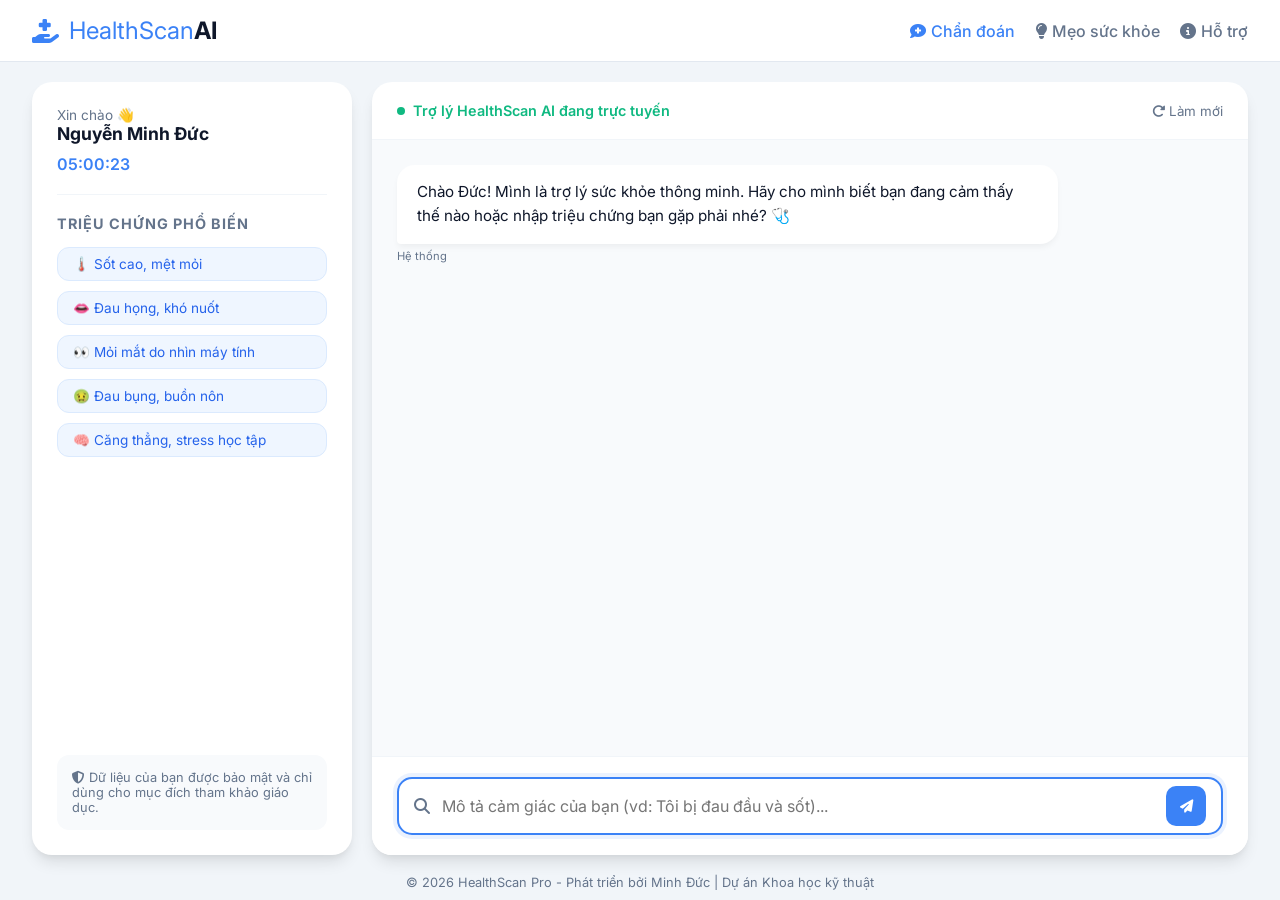
==== index.html @ 085c184f "Update index.html" ====
<!DOCTYPE html>
<html lang="vi">
<head>
    <meta charset="UTF-8">
    <meta name="viewport" content="width=device-width, initial-scale=1.0">
    <title>HealthScan AI | Trợ lý Sức khỏe Học đường</title>
    
    <link href="https://fonts.googleapis.com/css2?family=Inter:wght@300;400;500;600;700&family=Plus+Jakarta+Sans:wght@700&display=swap" rel="stylesheet">
    
    <link rel="stylesheet" href="https://cdnjs.cloudflare.com/ajax/libs/font-awesome/6.4.0/css/all.min.css">

    <style>
        :root {
            --primary: #3b82f6;
            --primary-dark: #2563eb;
            --secondary: #10b981;
            --bg-body: #f1f5f9;
            --bg-card: #ffffff;
            --text-main: #0f172a;
            --text-muted: #64748b;
            --glass: rgba(255, 255, 255, 0.8);
            --shadow: 0 10px 15px -3px rgba(0, 0, 0, 0.1), 0 4px 6px -2px rgba(0, 0, 0, 0.05);
        }

        * {
            box-sizing: border-box;
            margin: 0;
            padding: 0;
            font-family: 'Inter', sans-serif;
        }

        body {
            background-color: var(--bg-body);
            color: var(--text-main);
            height: 100vh;
            display: flex;
            flex-direction: column;
            overflow: hidden; /* Cố định màn hình, chỉ cuộn box chat */
        }

        /* --- NAVBAR --- */
        .navbar {
            background: var(--bg-card);
            padding: 1rem 2rem;
            display: flex;
            justify-content: space-between;
            align-items: center;
            border-bottom: 1px solid #e2e8f0;
            z-index: 100;
        }

        .logo {
            font-family: 'Plus Jakarta Sans', sans-serif;
            font-size: 1.5rem;
            color: var(--primary);
            display: flex;
            align-items: center;
            gap: 10px;
        }

        .nav-links {
            display: flex;
            gap: 20px;
        }

        .nav-links a {
            text-decoration: none;
            color: var(--text-muted);
            font-weight: 500;
            transition: 0.3s;
            display: flex;
            align-items: center;
            gap: 5px;
        }

        .nav-links a:hover, .nav-links a.active {
            color: var(--primary);
        }

        /* --- MAIN LAYOUT --- */
        .app-container {
            flex: 1;
            display: grid;
            grid-template-columns: 320px 1fr;
            max-width: 1400px;
            margin: 20px auto;
            width: 95%;
            gap: 20px;
            height: calc(100vh - 120px);
        }

        /* --- SIDEBAR (Left) --- */
        .sidebar {
            background: var(--bg-card);
            border-radius: 20px;
            padding: 25px;
            box-shadow: var(--shadow);
            display: flex;
            flex-direction: column;
            gap: 20px;
        }

        .user-profile {
            padding-bottom: 20px;
            border-bottom: 1px solid #f1f5f9;
        }

        .user-profile h2 { font-size: 1.1rem; margin-bottom: 5px; }
        .user-profile p { font-size: 0.85rem; color: var(--text-muted); }

        .quick-actions h3 {
            font-size: 0.9rem;
            text-transform: uppercase;
            letter-spacing: 1px;
            color: var(--text-muted);
            margin-bottom: 15px;
        }

        .tag-cloud {
            display: flex;
            flex-wrap: wrap;
            gap: 10px;
        }

        .tag-btn {
            background: #eff6ff;
            border: 1px solid #dbeafe;
            color: var(--primary-dark);
            padding: 8px 15px;
            border-radius: 12px;
            font-size: 0.85rem;
            cursor: pointer;
            transition: 0.2s;
            width: 100%;
            text-align: left;
        }

        .tag-btn:hover {
            background: var(--primary);
            color: white;
            transform: translateX(5px);
        }

        /* --- CHAT AREA (Right) --- */
        .chat-main {
            background: var(--bg-card);
            border-radius: 20px;
            box-shadow: var(--shadow);
            display: flex;
            flex-direction: column;
            overflow: hidden;
            position: relative;
        }

        .chat-header {
            padding: 20px 25px;
            border-bottom: 1px solid #f1f5f9;
            display: flex;
            justify-content: space-between;
            align-items: center;
        }

        .status-online {
            display: flex;
            align-items: center;
            gap: 8px;
            font-size: 0.9rem;
            color: var(--secondary);
            font-weight: 600;
        }

        .status-dot {
            width: 8px;
            height: 8px;
            background: var(--secondary);
            border-radius: 50%;
            animation: pulse 2s infinite;
        }

        /* KHUNG CHAT QUAN TRỌNG - SỬA LỖI CUỘN */
        .chat-box {
            flex: 1;
            padding: 25px;
            overflow-y: auto;
            background-color: #f8fafc;
            display: flex;
            flex-direction: column;
            gap: 20px;
            scroll-behavior: smooth;
        }

        .chat-box::-webkit-scrollbar { width: 6px; }
        .chat-box::-webkit-scrollbar-thumb { background: #cbd5e1; border-radius: 10px; }

        /* BONG BÓNG CHAT */
        .message-wrapper {
            display: flex;
            flex-direction: column;
            max-width: 80%;
            animation: fadeIn 0.3s ease;
        }

        .ai-wrapper { align-self: flex-start; }
        .user-wrapper { align-self: flex-end; }

        .message {
            padding: 15px 20px;
            border-radius: 18px;
            font-size: 0.95rem;
            line-height: 1.6;
            position: relative;
        }

        .ai-message {
            background: white;
            color: var(--text-main);
            border-bottom-left-radius: 4px;
            box-shadow: 0 4px 6px -1px rgba(0,0,0,0.05);
        }

        .user-message {
            background: var(--primary);
            color: white;
            border-bottom-right-radius: 4px;
        }

        .msg-time {
            font-size: 0.7rem;
            color: var(--text-muted);
            margin-top: 5px;
        }

        /* INPUT AREA */
        .input-container {
            padding: 20px 25px;
            background: white;
            border-top: 1px solid #f1f5f9;
        }

        .input-wrapper {
            background: #f1f5f9;
            border-radius: 15px;
            display: flex;
            align-items: center;
            padding: 5px 15px;
            transition: 0.3s;
            border: 2px solid transparent;
        }

        .input-wrapper:focus-within {
            background: white;
            border-color: var(--primary);
            box-shadow: 0 0 0 4px rgba(59, 130, 246, 0.1);
        }

        .input-wrapper input {
            flex: 1;
            background: transparent;
            border: none;
            padding: 12px;
            outline: none;
            font-size: 1rem;
        }

        .send-btn {
            background: var(--primary);
            color: white;
            border: none;
            width: 40px;
            height: 40px;
            border-radius: 10px;
            cursor: pointer;
            transition: 0.3s;
        }

        .send-btn:hover { background: var(--primary-dark); transform: scale(1.05); }

        /* DISEASE CARD TRONG KẾT QUẢ */
        .disease-card {
            background: #ffffff;
            border: 1px solid #e2e8f0;
            border-radius: 12px;
            padding: 15px;
            margin-top: 10px;
            border-left: 5px solid var(--primary);
        }

        /* KEYFRAMES */
        @keyframes pulse { 0% { opacity: 1; } 50% { opacity: 0.4; } 100% { opacity: 1; } }
        @keyframes fadeIn { from { opacity: 0; transform: translateY(10px); } to { opacity: 1; transform: translateY(0); } }

        /* RESPONSIVE */
        @media (max-width: 900px) {
            .app-container { grid-template-columns: 1fr; }
            .sidebar { display: none; }
        }
    </style>
</head>
<body>

    <nav class="navbar">
        <div class="logo">
            <i class="fa-solid fa-hand-holding-medical"></i>
            <span>HealthScan<b style="color:var(--text-main)">AI</b></span>
        </div>
        <div class="nav-links">
            <a href="index.html" class="active"><i class="fa-solid fa-comment-medical"></i> Chẩn đoán</a>
            <a href="tips.html"><i class="fa-solid fa-lightbulb"></i> Mẹo sức khỏe</a>
            <a href="#"><i class="fa-solid fa-circle-info"></i> Hỗ trợ</a>
        </div>
    </nav>

    <main class="app-container">
        
        <aside class="sidebar">
            <div class="user-profile">
                <p>Xin chào 👋</p>
                <h2>Nguyễn Minh Đức</h2>
                <div id="realTime" style="font-weight: 600; color: var(--primary); margin-top: 10px;">00:00:00</div>
            </div>

            <div class="quick-actions">
                <h3>Triệu chứng phổ biến</h3>
                <div class="tag-cloud">
                    <button class="tag-btn" onclick="quickSearch('sốt cao')">🌡️ Sốt cao, mệt mỏi</button>
                    <button class="tag-btn" onclick="quickSearch('đau họng')">👄 Đau họng, khó nuốt</button>
                    <button class="tag-btn" onclick="quickSearch('mỏi mắt')">👀 Mỏi mắt do nhìn máy tính</button>
                    <button class="tag-btn" onclick="quickSearch('đau bụng')">🤢 Đau bụng, buồn nôn</button>
                    <button class="tag-btn" onclick="quickSearch('áp lực')">🧠 Căng thẳng, stress học tập</button>
                </div>
            </div>

            <div style="margin-top: auto; padding: 15px; background: #f8fafc; border-radius: 12px; font-size: 0.8rem; color: var(--text-muted);">
                <i class="fa-solid fa-shield-halved"></i> Dữ liệu của bạn được bảo mật và chỉ dùng cho mục đích tham khảo giáo dục.
            </div>
        </aside>

        <section class="chat-main">
            <div class="chat-header">
                <div class="status-online">
                    <div class="status-dot"></div>
                    Trợ lý HealthScan AI đang trực tuyến
                </div>
                <button onclick="clearChat()" style="background:none; border:none; color:var(--text-muted); cursor:pointer;">
                    <i class="fa-solid fa-rotate-right"></i> Làm mới
                </button>
            </div>

            <div id="chatBox" class="chat-box">
                <div class="message-wrapper ai-wrapper">
                    <div class="message ai-message">
                        Chào Đức! Mình là trợ lý sức khỏe thông minh. Hãy cho mình biết bạn đang cảm thấy thế nào hoặc nhập triệu chứng bạn gặp phải nhé? 🩺
                    </div>
                    <span class="msg-time">Hệ thống</span>
                </div>
            </div>

            <div class="input-container">
                <div class="input-wrapper">
                    <i class="fa-solid fa-magnifying-glass" style="color:var(--text-muted)"></i>
                    <input type="text" id="symptomInput" placeholder="Mô tả cảm giác của bạn (vd: Tôi bị đau đầu và sốt)...">
                    <button class="send-btn" id="sendBtn">
                        <i class="fa-solid fa-paper-plane"></i>
                    </button>
                </div>
            </div>
        </section>

    </main>

    <footer style="text-align: center; font-size: 0.8rem; color: var(--text-muted); padding-bottom: 10px;">
        &copy; 2026 HealthScan Pro - Phát triển bởi Minh Đức | Dự án Khoa học kỹ thuật
    </footer>

    <script src="script.js"></script>
    <script>
        // Cập nhật giờ thời gian thực
        function updateTime() {
            const now = new Date();
            document.getElementById("realTime").innerText = now.toLocaleTimeString('vi-VN');
        }
        setInterval(updateTime, 1000);
        updateTime();

        // Xử lý nút Enter
        document.getElementById("symptomInput").addEventListener("keydown", function(e) {
            if(e.key === "Enter") {
                checkSymptoms();
            }
        });
    </script>
</body>
</html>
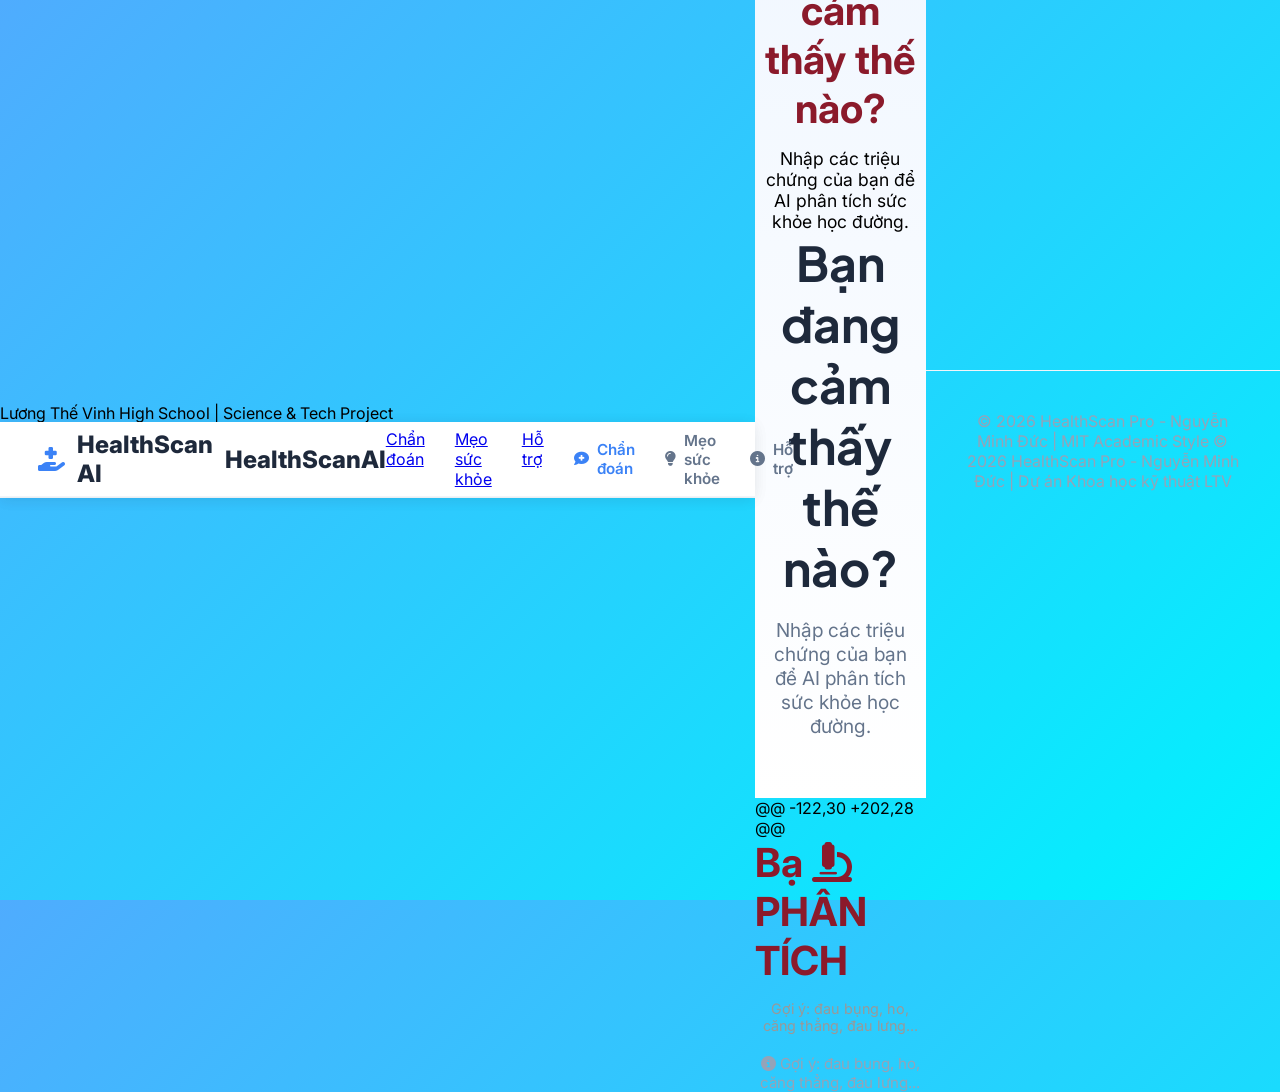
==== commit 3754b804: "Update index.html" ====
--- a/index.html
+++ b/index.html
@@ -1,393 +1,307 @@
-<!DOCTYPE html>
-<html lang="vi">
-<head>
-    <meta charset="UTF-8">
-    <meta name="viewport" content="width=device-width, initial-scale=1.0">
-    <title>HealthScan AI | Trợ lý Sức khỏe Học đường</title>
-    
-    <link href="https://fonts.googleapis.com/css2?family=Inter:wght@300;400;500;600;700&family=Plus+Jakarta+Sans:wght@700&display=swap" rel="stylesheet">
-    
-    <link rel="stylesheet" href="https://cdnjs.cloudflare.com/ajax/libs/font-awesome/6.4.0/css/all.min.css">
-
-    <style>
+<link href="https://fonts.googleapis.com/css2?family=Inter:wght@300;400;600;700;800&family=Plus+Jakarta+Sans:wght@800&display=swap" rel="stylesheet">
+<link rel="stylesheet" href="https://cdnjs.cloudflare.com/ajax/libs/font-awesome/6.4.0/css/all.min.css">
+
+    <link rel="stylesheet" href="style.css">
+
+<style>
+        /* CSS riêng cho trang Index */
+        /* --- CSS BIẾN CHUNG --- */
         :root {
-            --primary: #3b82f6;
-            --primary-dark: #2563eb;
-            --secondary: #10b981;
-            --bg-body: #f1f5f9;
-            --bg-card: #ffffff;
-            --text-main: #0f172a;
-            --text-muted: #64748b;
-            --glass: rgba(255, 255, 255, 0.8);
-            --shadow: 0 10px 15px -3px rgba(0, 0, 0, 0.1), 0 4px 6px -2px rgba(0, 0, 0, 0.05);
-        }
-
-        * {
-            box-sizing: border-box;
-            margin: 0;
-            padding: 0;
-            font-family: 'Inter', sans-serif;
-        }
-
-        body {
-            background-color: var(--bg-body);
+            --primary-blue: #3b82f6;
+            --mit-red: #A31F34;
+            --mit-dark: #8b1a2b;
+            --text-main: #1e293b;
+            --bg-light: #f8fafc;
+            --white: #ffffff;
+            --transition: all 0.3s ease;
+        }
+
+        * { box-sizing: border-box; margin: 0; padding: 0; font-family: 'Inter', sans-serif; }
+
+        /* --- NAVBAR SIÊU VIP (ĐỒNG BỘ) --- */
+        .navbar {
+            background: white;
+            height: 75px;
+            display: flex;
+            align-items: center;
+            box-shadow: 0 2px 15px rgba(0,0,0,0.05);
+            position: sticky;
+            top: 0;
+            z-index: 1000;
+            border-bottom: 1px solid #f1f5f9;
+        }
+
+        .nav-container {
+            width: 90%;
+            max-width: 1200px;
+            margin: 0 auto;
+            display: flex;
+            justify-content: space-between;
+            align-items: center;
+        }
+
+        .logo {
+            font-size: 1.5rem;
+            font-weight: 800;
+            text-decoration: none;
+            color: var(--primary-blue);
+            display: flex;
+            align-items: center;
+            gap: 12px;
+            font-family: 'Plus Jakarta Sans';
+        }
+
+        .logo span { color: var(--text-main); }
+        .logo b { color: var(--text-main); font-weight: 800; }
+
+        .nav-links {
+            display: flex;
+            gap: 30px;
+        }
+
+        .nav-item {
+            text-decoration: none;
+            color: #64748b;
+            font-size: 0.95rem;
+            font-weight: 600;
+            display: flex;
+            align-items: center;
+            gap: 8px;
+            transition: var(--transition);
+        }
+
+        .nav-item:hover, .nav-item.active {
+            color: var(--primary-blue);
+        }
+
+        /* --- PHẦN NỘI DUNG GỐC CỦA ĐỨC --- */
+.hero-section {
+            background: linear-gradient(to bottom, #fef2f2, var(--white));
+            padding: 60px 5% 40px;
+            background: linear-gradient(to bottom, #eff6ff, var(--white));
+            padding: 80px 5% 60px;
+text-align: center;
+}
+
+@@ -25,33 +92,35 @@
+
+.search-box {
+background: white;
+            padding: 10px;
+            border-radius: 15px;
+            padding: 12px;
+            border-radius: 20px;
+display: flex;
+            box-shadow: 0 15px 35px rgba(163, 31, 52, 0.1);
+            border: 2px solid #eee;
+            box-shadow: 0 20px 40px rgba(59, 130, 246, 0.1);
+            border: 2px solid #e2e8f0;
+transition: var(--transition);
+}
+
+.search-box:focus-within {
+            border-color: var(--mit-red);
+            border-color: var(--primary-blue);
+transform: translateY(-5px);
+            box-shadow: 0 20px 40px rgba(59, 130, 246, 0.15);
+}
+
+.search-box input {
+flex: 1;
+border: none;
+            padding: 15px 20px;
+            padding: 15px 25px;
+font-size: 1.1rem;
+outline: none;
             color: var(--text-main);
-            height: 100vh;
-            display: flex;
-            flex-direction: column;
-            overflow: hidden; /* Cố định màn hình, chỉ cuộn box chat */
-        }
-
-        /* --- NAVBAR --- */
-        .navbar {
-            background: var(--bg-card);
-            padding: 1rem 2rem;
-            display: flex;
-            justify-content: space-between;
-            align-items: center;
-            border-bottom: 1px solid #e2e8f0;
-            z-index: 100;
-        }
-
-        .logo {
-            font-family: 'Plus Jakarta Sans', sans-serif;
-            font-size: 1.5rem;
-            color: var(--primary);
-            display: flex;
-            align-items: center;
-            gap: 10px;
-        }
-
-        .nav-links {
-            display: flex;
-            gap: 20px;
-        }
-
-        .nav-links a {
-            text-decoration: none;
-            color: var(--text-muted);
-            font-weight: 500;
-            transition: 0.3s;
-            display: flex;
-            align-items: center;
-            gap: 5px;
-        }
-
-        .nav-links a:hover, .nav-links a.active {
-            color: var(--primary);
-        }
-
-        /* --- MAIN LAYOUT --- */
-        .app-container {
-            flex: 1;
-            display: grid;
-            grid-template-columns: 320px 1fr;
-            max-width: 1400px;
-            margin: 20px auto;
-            width: 95%;
-            gap: 20px;
-            height: calc(100vh - 120px);
-        }
-
-        /* --- SIDEBAR (Left) --- */
-        .sidebar {
-            background: var(--bg-card);
-            border-radius: 20px;
-            padding: 25px;
-            box-shadow: var(--shadow);
-            display: flex;
-            flex-direction: column;
-            gap: 20px;
-        }
-
-        .user-profile {
-            padding-bottom: 20px;
-            border-bottom: 1px solid #f1f5f9;
-        }
-
-        .user-profile h2 { font-size: 1.1rem; margin-bottom: 5px; }
-        .user-profile p { font-size: 0.85rem; color: var(--text-muted); }
-
-        .quick-actions h3 {
-            font-size: 0.9rem;
-            text-transform: uppercase;
-            letter-spacing: 1px;
-            color: var(--text-muted);
-            margin-bottom: 15px;
-        }
-
-        .tag-cloud {
-            display: flex;
-            flex-wrap: wrap;
-            gap: 10px;
-        }
-
-        .tag-btn {
-            background: #eff6ff;
-            border: 1px solid #dbeafe;
-            color: var(--primary-dark);
-            padding: 8px 15px;
+}
+
+.btn-scan {
+            background: var(--mit-red);
+            background: var(--primary-blue);
+color: white;
+border: none;
+            padding: 0 30px;
+            border-radius: 10px;
+            padding: 0 35px;
+            border-radius: 15px;
+font-weight: 700;
+cursor: pointer;
+transition: var(--transition);
+@@ -60,59 +129,70 @@
+gap: 10px;
+}
+
+        .btn-scan:hover {
+            background: var(--mit-dark);
+        }
+        .btn-scan:hover { background: #2563eb; transform: scale(1.02); }
+
+        /* Kết quả chẩn đoán */
+#result-area {
+            max-width: 800px;
+            margin: 0 auto 60px;
+            max-width: 850px;
+            margin: 0 auto 80px;
+padding: 0 20px;
+            display: none; /* Ẩn khi chưa có kết quả */
+            display: none;
+}
+
+.result-card {
+            animation: slideUp 0.4s ease-out;
+            background: white;
+            border-radius: 24px;
+            padding: 40px;
+            border: 1px solid #e2e8f0;
+            box-shadow: 0 10px 30px rgba(0,0,0,0.02);
+            animation: slideUp 0.5s ease-out;
+}
+
+@keyframes slideUp {
+            from { opacity: 0; transform: translateY(20px); }
+            from { opacity: 0; transform: translateY(30px); }
+to { opacity: 1; transform: translateY(0); }
+}
+
+.disclaimer {
+font-size: 0.85rem;
+            color: #ef4444;
+            color: #b91c1c;
+background: #fef2f2;
+            padding: 15px;
+            border-radius: 8px;
+            margin-top: 20px;
+            padding: 20px;
             border-radius: 12px;
-            font-size: 0.85rem;
-            cursor: pointer;
-            transition: 0.2s;
-            width: 100%;
-            text-align: left;
-        }
-
-        .tag-btn:hover {
-            background: var(--primary);
-            color: white;
-            transform: translateX(5px);
-        }
-
-        /* --- CHAT AREA (Right) --- */
-        .chat-main {
-            background: var(--bg-card);
-            border-radius: 20px;
-            box-shadow: var(--shadow);
-            display: flex;
-            flex-direction: column;
-            overflow: hidden;
-            position: relative;
-        }
-
-        .chat-header {
-            padding: 20px 25px;
-            border-bottom: 1px solid #f1f5f9;
-            display: flex;
-            justify-content: space-between;
-            align-items: center;
-        }
-
-        .status-online {
-            display: flex;
-            align-items: center;
-            gap: 8px;
-            font-size: 0.9rem;
-            color: var(--secondary);
-            font-weight: 600;
-        }
-
-        .status-dot {
-            width: 8px;
-            height: 8px;
-            background: var(--secondary);
-            border-radius: 50%;
-            animation: pulse 2s infinite;
-        }
-
-        /* KHUNG CHAT QUAN TRỌNG - SỬA LỖI CUỘN */
-        .chat-box {
-            flex: 1;
-            padding: 25px;
-            overflow-y: auto;
-            background-color: #f8fafc;
-            display: flex;
-            flex-direction: column;
-            gap: 20px;
-            scroll-behavior: smooth;
-        }
-
-        .chat-box::-webkit-scrollbar { width: 6px; }
-        .chat-box::-webkit-scrollbar-thumb { background: #cbd5e1; border-radius: 10px; }
-
-        /* BONG BÓNG CHAT */
-        .message-wrapper {
-            display: flex;
-            flex-direction: column;
-            max-width: 80%;
-            animation: fadeIn 0.3s ease;
-        }
-
-        .ai-wrapper { align-self: flex-start; }
-        .user-wrapper { align-self: flex-end; }
-
-        .message {
-            padding: 15px 20px;
-            border-radius: 18px;
-            font-size: 0.95rem;
-            line-height: 1.6;
-            position: relative;
-        }
-
-        .ai-message {
-            background: white;
-            color: var(--text-main);
-            border-bottom-left-radius: 4px;
-            box-shadow: 0 4px 6px -1px rgba(0,0,0,0.05);
-        }
-
-        .user-message {
-            background: var(--primary);
-            color: white;
-            border-bottom-right-radius: 4px;
-        }
-
-        .msg-time {
-            font-size: 0.7rem;
-            color: var(--text-muted);
-            margin-top: 5px;
-        }
-
-        /* INPUT AREA */
-        .input-container {
-            padding: 20px 25px;
-            background: white;
+            margin-top: 30px;
+border: 1px solid #fee2e2;
+            display: flex;
+            gap: 12px;
+            align-items: center;
+        }
+
+        footer {
+            text-align: center;
+            padding: 40px;
+            color: #94a3b8;
             border-top: 1px solid #f1f5f9;
-        }
-
-        .input-wrapper {
-            background: #f1f5f9;
-            border-radius: 15px;
-            display: flex;
-            align-items: center;
-            padding: 5px 15px;
-            transition: 0.3s;
-            border: 2px solid transparent;
-        }
-
-        .input-wrapper:focus-within {
-            background: white;
-            border-color: var(--primary);
-            box-shadow: 0 0 0 4px rgba(59, 130, 246, 0.1);
-        }
-
-        .input-wrapper input {
-            flex: 1;
-            background: transparent;
-            border: none;
-            padding: 12px;
-            outline: none;
-            font-size: 1rem;
-        }
-
-        .send-btn {
-            background: var(--primary);
-            color: white;
-            border: none;
-            width: 40px;
-            height: 40px;
-            border-radius: 10px;
-            cursor: pointer;
-            transition: 0.3s;
-        }
-
-        .send-btn:hover { background: var(--primary-dark); transform: scale(1.05); }
-
-        /* DISEASE CARD TRONG KẾT QUẢ */
-        .disease-card {
-            background: #ffffff;
-            border: 1px solid #e2e8f0;
-            border-radius: 12px;
-            padding: 15px;
-            margin-top: 10px;
-            border-left: 5px solid var(--primary);
-        }
-
-        /* KEYFRAMES */
-        @keyframes pulse { 0% { opacity: 1; } 50% { opacity: 0.4; } 100% { opacity: 1; } }
-        @keyframes fadeIn { from { opacity: 0; transform: translateY(10px); } to { opacity: 1; transform: translateY(0); } }
-
-        /* RESPONSIVE */
-        @media (max-width: 900px) {
-            .app-container { grid-template-columns: 1fr; }
-            .sidebar { display: none; }
-        }
-    </style>
+}
+</style>
 </head>
 <body>
 
+    <header class="main-header">
+        <div class="top-announcement">Lương Thế Vinh High School | Science & Tech Project</div>
+        <nav class="navbar">
     <nav class="navbar">
-        <div class="logo">
-            <i class="fa-solid fa-hand-holding-medical"></i>
-            <span>HealthScan<b style="color:var(--text-main)">AI</b></span>
-        </div>
-        <div class="nav-links">
-            <a href="index.html" class="active"><i class="fa-solid fa-comment-medical"></i> Chẩn đoán</a>
-            <a href="tips.html"><i class="fa-solid fa-lightbulb"></i> Mẹo sức khỏe</a>
-            <a href="#"><i class="fa-solid fa-circle-info"></i> Hỗ trợ</a>
+        <div class="nav-container">
+<a href="index.html" class="logo">
+<i class="fa-solid fa-hand-holding-medical"></i>
+                <span>HealthScan AI</span>
+                <span>HealthScan<b>AI</b></span>
+</a>
+<div class="nav-links">
+                <a href="index.html" class="active">Chẩn đoán</a>
+                <a href="tips.html">Mẹo sức khỏe</a>
+                <a href="support.html">Hỗ trợ</a>
+                <a href="index.html" class="nav-item active"><i class="fa-solid fa-comment-medical"></i> Chẩn đoán</a>
+                <a href="tips.html" class="nav-item"><i class="fa-solid fa-lightbulb"></i> Mẹo sức khỏe</a>
+                <a href="support.html" class="nav-item"><i class="fa-solid fa-circle-info"></i> Hỗ trợ</a>
+</div>
+        </nav>
+    </header>
         </div>
     </nav>
 
-    <main class="app-container">
-        
-        <aside class="sidebar">
-            <div class="user-profile">
-                <p>Xin chào 👋</p>
-                <h2>Nguyễn Minh Đức</h2>
-                <div id="realTime" style="font-weight: 600; color: var(--primary); margin-top: 10px;">00:00:00</div>
-            </div>
-
-            <div class="quick-actions">
-                <h3>Triệu chứng phổ biến</h3>
-                <div class="tag-cloud">
-                    <button class="tag-btn" onclick="quickSearch('sốt cao')">🌡️ Sốt cao, mệt mỏi</button>
-                    <button class="tag-btn" onclick="quickSearch('đau họng')">👄 Đau họng, khó nuốt</button>
-                    <button class="tag-btn" onclick="quickSearch('mỏi mắt')">👀 Mỏi mắt do nhìn máy tính</button>
-                    <button class="tag-btn" onclick="quickSearch('đau bụng')">🤢 Đau bụng, buồn nôn</button>
-                    <button class="tag-btn" onclick="quickSearch('áp lực')">🧠 Căng thẳng, stress học tập</button>
-                </div>
-            </div>
-
-            <div style="margin-top: auto; padding: 15px; background: #f8fafc; border-radius: 12px; font-size: 0.8rem; color: var(--text-muted);">
-                <i class="fa-solid fa-shield-halved"></i> Dữ liệu của bạn được bảo mật và chỉ dùng cho mục đích tham khảo giáo dục.
-            </div>
-        </aside>
-
-        <section class="chat-main">
-            <div class="chat-header">
-                <div class="status-online">
-                    <div class="status-dot"></div>
-                    Trợ lý HealthScan AI đang trực tuyến
-                </div>
-                <button onclick="clearChat()" style="background:none; border:none; color:var(--text-muted); cursor:pointer;">
-                    <i class="fa-solid fa-rotate-right"></i> Làm mới
-                </button>
-            </div>
-
-            <div id="chatBox" class="chat-box">
-                <div class="message-wrapper ai-wrapper">
-                    <div class="message ai-message">
-                        Chào Đức! Mình là trợ lý sức khỏe thông minh. Hãy cho mình biết bạn đang cảm thấy thế nào hoặc nhập triệu chứng bạn gặp phải nhé? 🩺
+<main>
+<section class="hero-section">
+            <h1 style="font-size: 2.5rem; color: var(--mit-dark); margin-bottom: 15px;">Bạn đang cảm thấy thế nào?</h1>
+            <p style="color: var(--text-muted); font-size: 1.1rem;">Nhập các triệu chứng của bạn để AI phân tích sức khỏe học đường.</p>
+            <h1 style="font-size: 3rem; color: var(--text-main); margin-bottom: 20px; font-family: 'Plus Jakarta Sans';">Bạn đang cảm thấy thế nào?</h1>
+            <p style="color: #64748b; font-size: 1.2rem;">Nhập các triệu chứng của bạn để AI phân tích sức khỏe học đường.</p>
+</section>
+
+<div class="search-container">
+@@ -122,30 +202,28 @@ <h1 style="font-size: 2.5rem; color: var(--mit-dark); margin-bottom: 15px;">Bạ
+<i class="fa-solid fa-microscope"></i> PHÂN TÍCH
+</button>
+</div>
+            <p style="text-align: center; margin-top: 15px; font-size: 0.9rem; color: #999;">
+                Gợi ý: đau bụng, ho, căng thẳng, đau lưng...
+            <p style="text-align: center; margin-top: 20px; font-size: 0.95rem; color: #94a3b8;">
+                <i class="fa-solid fa-circle-info"></i> Gợi ý: đau bụng, ho, căng thẳng, đau lưng...
+</p>
+</div>
+
+<section id="result-area">
+            <div class="mit-card result-card">
+                <div id="result-content">
                     </div>
-                    <span class="msg-time">Hệ thống</span>
-                </div>
-            </div>
-
-            <div class="input-container">
-                <div class="input-wrapper">
-                    <i class="fa-solid fa-magnifying-glass" style="color:var(--text-muted)"></i>
-                    <input type="text" id="symptomInput" placeholder="Mô tả cảm giác của bạn (vd: Tôi bị đau đầu và sốt)...">
-                    <button class="send-btn" id="sendBtn">
-                        <i class="fa-solid fa-paper-plane"></i>
-                    </button>
-                </div>
-            </div>
-        </section>
-
-    </main>
-
-    <footer style="text-align: center; font-size: 0.8rem; color: var(--text-muted); padding-bottom: 10px;">
-        &copy; 2026 HealthScan Pro - Phát triển bởi Minh Đức | Dự án Khoa học kỹ thuật
-    </footer>
-
-    <script src="script.js"></script>
-    <script>
-        // Cập nhật giờ thời gian thực
-        function updateTime() {
-            const now = new Date();
-            document.getElementById("realTime").innerText = now.toLocaleTimeString('vi-VN');
-        }
-        setInterval(updateTime, 1000);
-        updateTime();
-
-        // Xử lý nút Enter
-        document.getElementById("symptomInput").addEventListener("keydown", function(e) {
-            if(e.key === "Enter") {
-                checkSymptoms();
-            }
-        });
-    </script>
-</body>
-</html>
+                
+            <div class="result-card">
+                <div id="result-content"></div>
+<div class="disclaimer">
+                    <i class="fa-solid fa-triangle-exclamation"></i>
+                    <strong>Lưu ý quan trọng:</strong> Kết quả này chỉ mang tính chất tham khảo dựa trên dữ liệu học thuật. Nếu triệu chứng kéo dài, hãy đến ngay phòng y tế trường hoặc cơ sở y tế gần nhất.
+                    <i class="fa-solid fa-triangle-exclamation" style="font-size: 1.2rem;"></i>
+                    <span><strong>Lưu ý quan trọng:</strong> Kết quả này chỉ mang tính chất tham khảo dựa trên dữ liệu học thuật. Nếu triệu chứng kéo dài, hãy đến ngay phòng y tế trường hoặc cơ sở y tế gần nhất.</span>
+</div>
+</div>
+</section>
+</main>
+
+<footer>
+        &copy; 2026 HealthScan Pro - Nguyễn Minh Đức | MIT Academic Style
+        &copy; 2026 HealthScan Pro - Nguyễn Minh Đức | Dự án Khoa học kỹ thuật LTV
+</footer>
+
+<script>
+        // Cơ sở dữ liệu mẫu (Đức có thể mở rộng thêm)
+        // --- GIỮ NGUYÊN DỮ LIỆU GỐC CỦA ĐỨC ---
+const healthDatabase = [
+{
+keywords: ["đau đầu", "nhức đầu", "chóng mặt"],
+@@ -179,7 +257,6 @@ <h1 style="font-size: 2.5rem; color: var(--mit-dark); margin-bottom: 15px;">Bạ
+return;
+}
+
+            // Thuật toán tìm kiếm Weighted cơ bản
+let match = healthDatabase.find(item => 
+item.keywords.some(key => input.includes(key))
+);
+@@ -188,25 +265,25 @@ <h1 style="font-size: 2.5rem; color: var(--mit-dark); margin-bottom: 15px;">Bạ
+
+if (match) {
+resultContent.innerHTML = `
+                    <h2 style="color: var(--mit-red);"><i class="fa-solid fa-clipboard-check"></i> Kết quả phân tích</h2>
+                    <h3 style="margin: 15px 0;">${match.title}</h3>
+                    <p style="line-height: 1.6; color: #444;">${match.advice}</p>
+                    <div style="margin-top: 20px; border-top: 1px solid #eee; padding-top: 15px;">
+                        <a href="tips.html" style="color: var(--mit-red); text-decoration: none; font-weight: 600;">Xem thêm mẹo chăm sóc sức khỏe &rarr;</a>
+                    <h2 style="color: var(--primary-blue); display: flex; align-items: center; gap: 10px; margin-bottom: 20px;">
+                        <i class="fa-solid fa-clipboard-check"></i> Kết quả phân tích
+                    </h2>
+                    <h3 style="margin-bottom: 15px; font-size: 1.4rem; color: var(--text-main);">${match.title}</h3>
+                    <p style="line-height: 1.8; color: #475569; font-size: 1.1rem;">${match.advice}</p>
+                    <div style="margin-top: 25px; border-top: 1px solid #f1f5f9; padding-top: 20px;">
+                        <a href="tips.html" style="color: var(--primary-blue); text-decoration: none; font-weight: 700;">Xem thêm mẹo chăm sóc sức khỏe &rarr;</a>
+                   </div>
+               `;
+} else {
+resultContent.innerHTML = `
+                    <h2 style="color: var(--mit-dark);"><i class="fa-solid fa-magnifying-glass-question"></i> Chưa xác định rõ</h2>
+                    <p>Hệ thống hiện tại chưa có dữ liệu chính xác cho triệu chứng này. Bạn nên mô tả chi tiết hơn hoặc gặp cán bộ y tế để được tư vấn chính xác.</p>
+                    <h2 style="color: #64748b;"><i class="fa-solid fa-magnifying-glass-question"></i> Chưa xác định rõ</h2>
+                    <p style="margin-top: 10px; color: #475569;">Hệ thống hiện tại chưa có dữ liệu chính xác cho triệu chứng này. Bạn nên mô tả chi tiết hơn hoặc gặp cán bộ y tế để được tư vấn chính xác.</p>
+               `;
+}
+
+            // Tự động cuộn xuống phần kết quả
+resultArea.scrollIntoView({ behavior: 'smooth' });
+}
+
+        // Cho phép nhấn Enter để tìm kiếm
+document.getElementById("symptomInput").addEventListener("keyup", function(event) {
+if (event.key === "Enter") {
+diagnose();
--- a/style.css
+++ b/style.css
@@ -0,0 +1,217 @@
+/* =========================
+HealthScan Pro - Style
+========================= */
+
+body{
+font-family: Arial, Helvetica, sans-serif;
+background: linear-gradient(135deg,#4facfe,#00f2fe);
+margin:0;
+padding:0;
+display:flex;
+justify-content:center;
+align-items:center;
+height:100vh;
+}
+
+/* Container */
+
+.container{
+width:900px;
+max-width:95%;
+background:white;
+border-radius:15px;
+box-shadow:0 10px 40px rgba(0,0,0,0.2);
+overflow:hidden;
+display:flex;
+flex-direction:column;
+height:90vh;
+}
+
+/* Header */
+
+.header{
+background:#3a7afe;
+color:white;
+padding:20px;
+font-size:22px;
+font-weight:bold;
+text-align:center;
+}
+
+/* Chat area */
+
+.chat-box{
+flex:1;
+padding:20px;
+overflow-y:auto;
+background:#f5f7fb;
+}
+
+/* Message */
+
+.message-wrapper{
+margin-bottom:15px;
+display:flex;
+}
+
+.user-message{
+margin-left:auto;
+background:#3a7afe;
+color:white;
+border-radius:12px 12px 0 12px;
+padding:12px 16px;
+max-width:70%;
+}
+
+.ai-message{
+background:#e9eef7;
+color:#333;
+border-radius:12px 12px 12px 0;
+padding:12px 16px;
+max-width:70%;
+}
+
+/* Typing animation */
+
+.typing-indicator{
+display:flex;
+gap:4px;
+}
+
+.typing-indicator span{
+width:8px;
+height:8px;
+background:#666;
+border-radius:50%;
+animation:blink 1.4s infinite both;
+}
+
+.typing-indicator span:nth-child(2){
+animation-delay:0.2s;
+}
+
+.typing-indicator span:nth-child(3){
+animation-delay:0.4s;
+}
+
+@keyframes blink{
+0%{opacity:0.2}
+20%{opacity:1}
+100%{opacity:0.2}
+}
+
+/* Input area */
+
+.input-area{
+display:flex;
+padding:15px;
+border-top:1px solid #ddd;
+background:white;
+}
+
+.input-area input{
+flex:1;
+padding:12px;
+border-radius:8px;
+border:1px solid #ccc;
+font-size:15px;
+outline:none;
+}
+
+.input-area button{
+margin-left:10px;
+padding:12px 20px;
+background:#3a7afe;
+border:none;
+color:white;
+border-radius:8px;
+cursor:pointer;
+font-weight:bold;
+}
+
+.input-area button:hover
+
+/* Disease card */
+
+.disease-card{
+background:white;
+border-left:5px solid #3a7afe;
+padding:10px 14px;
+border-radius:8px;
+box-shadow:0 3px 10px rgba(0,0,0,0.08);
+}
+
+/* Quick symptom */
+
+.quick-symptoms{
+padding:10px;
+display:flex;
+flex-wrap:wrap;
+gap:8px;
+border-top:1px solid #eee;
+background:#fafafa;
+}
+
+.quick-symptoms button{
+padding:8px 12px;
+border-radius:20px;
+border:none;
+background:#eef2ff;
+cursor:pointer;
+font-size:13px;
+}
+
+.quick-symptoms button:hover
+
+/* Scrollbar */
+
+.chat-box::-webkit-scrollbar{
+width:6px;
+}
+
+.chat-box::-webkit-scrollbar-thumb{
+background:#ccc;
+border-radius:5px;
+}
+
+/* Mobile */
+
+@media (max-width:600px){
+
+.container{
+height:100vh;
+border-radius:0;
+}
+
+.user-message,
+.ai-message{
+max-width:85%;
+}
+
+}
+/* Health tips */
+
+.health-tips{
+padding:20px;
+background:#f9fbff;
+border-top:1px solid #eee;
+}
+
+.health-tips h3{
+margin-bottom:15px;
+color:#333;
+}
+
+.tips-grid{
+display:grid;
+grid-template-columns:repeat(auto-fit,minmax(200px,1fr));
+gap:10px;
+}
+
+.tip-card{
+background:white;
+padding:12px;
+border-radius:8px;
+font-size:14px;
+box-shadow:0 3px 8px rgba(0,0,0,0.05);
+}
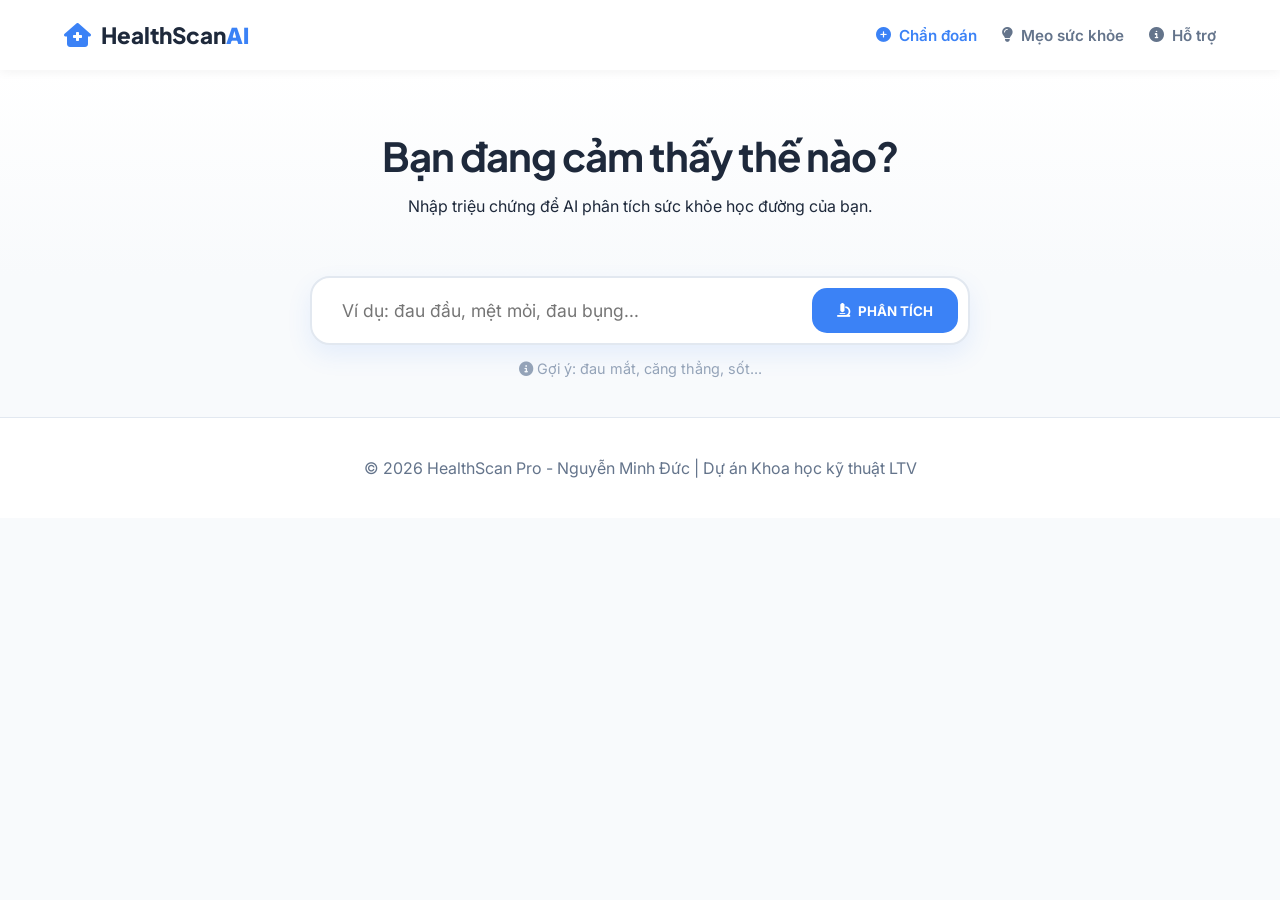
==== commit 1641e07b: "Update index.html" ====
--- a/index.html
+++ b/index.html
@@ -1,307 +1,246 @@
-<link href="https://fonts.googleapis.com/css2?family=Inter:wght@300;400;600;700;800&family=Plus+Jakarta+Sans:wght@800&display=swap" rel="stylesheet">
-<link rel="stylesheet" href="https://cdnjs.cloudflare.com/ajax/libs/font-awesome/6.4.0/css/all.min.css">
-
-    <link rel="stylesheet" href="style.css">
-
-<style>
-        /* CSS riêng cho trang Index */
-        /* --- CSS BIẾN CHUNG --- */
+<!DOCTYPE html>
+<html lang="vi">
+<head>
+    <meta charset="UTF-8">
+    <meta name="viewport" content="width=device-width, initial-scale=1.0">
+    <title>Chẩn đoán | HealthScan AI</title>
+    
+    <link href="https://fonts.googleapis.com/css2?family=Inter:wght@400;600;700;800&family=Plus+Jakarta+Sans:wght@700;800&display=swap" rel="stylesheet">
+    <link rel="stylesheet" href="https://cdnjs.cloudflare.com/ajax/libs/font-awesome/6.4.0/css/all.min.css">
+
+    <style>
         :root {
-            --primary-blue: #3b82f6;
-            --mit-red: #A31F34;
-            --mit-dark: #8b1a2b;
+            --primary: #3b82f6;
+            --bg-light: #f8fafc;
             --text-main: #1e293b;
-            --bg-light: #f8fafc;
-            --white: #ffffff;
-            --transition: all 0.3s ease;
+            --text-muted: #64748b;
         }
 
         * { box-sizing: border-box; margin: 0; padding: 0; font-family: 'Inter', sans-serif; }
-
-        /* --- NAVBAR SIÊU VIP (ĐỒNG BỘ) --- */
+        body { background-color: var(--bg-light); color: var(--text-main); }
+
+        /* --- NAVBAR ĐỒNG BỘ --- */
         .navbar {
             background: white;
-            height: 75px;
-            display: flex;
-            align-items: center;
-            box-shadow: 0 2px 15px rgba(0,0,0,0.05);
-            position: sticky;
-            top: 0;
-            z-index: 1000;
-            border-bottom: 1px solid #f1f5f9;
-        }
-
-        .nav-container {
-            width: 90%;
-            max-width: 1200px;
-            margin: 0 auto;
+            padding: 0.8rem 5%;
             display: flex;
             justify-content: space-between;
             align-items: center;
-        }
-
-        .logo {
-            font-size: 1.5rem;
+            box-shadow: 0 2px 10px rgba(0,0,0,0.05);
+            position: sticky; top: 0; z-index: 1000;
+            height: 70px;
+        }
+
+        .logo-container {
+            display: flex;
+            align-items: center;
+            text-decoration: none;
+            gap: 10px;
+        }
+
+        .logo-icon { color: var(--primary); font-size: 1.5rem; }
+
+        .logo-text {
+            font-family: 'Plus Jakarta Sans';
+            font-size: 1.4rem;
+            color: #1e293b;
             font-weight: 800;
+        }
+
+        .logo-text span { color: var(--primary); }
+
+        .nav-links { display: flex; gap: 25px; }
+
+        .nav-links a {
             text-decoration: none;
-            color: var(--primary-blue);
-            display: flex;
-            align-items: center;
-            gap: 12px;
+            color: var(--text-muted);
+            font-weight: 600;
+            font-size: 0.95rem;
+            display: flex;
+            align-items: center; gap: 8px;
+            transition: 0.3s;
+        }
+
+        .nav-links a:hover, .nav-links a.active { color: var(--primary); }
+
+        /* --- HERO SECTION --- */
+        .hero-section {
+            text-align: center;
+            padding: 60px 20px;
+            background: linear-gradient(to bottom, #ffffff, var(--bg-light));
+        }
+
+        .hero-section h1 {
             font-family: 'Plus Jakarta Sans';
-        }
-
-        .logo span { color: var(--text-main); }
-        .logo b { color: var(--text-main); font-weight: 800; }
-
-        .nav-links {
-            display: flex;
-            gap: 30px;
-        }
-
-        .nav-item {
-            text-decoration: none;
-            color: #64748b;
-            font-size: 0.95rem;
-            font-weight: 600;
+            font-size: 2.5rem;
+            margin-bottom: 15px;
+            letter-spacing: -1px;
+        }
+
+        /* --- SEARCH BOX --- */
+        .search-container {
+            max-width: 700px;
+            margin: 0 auto 40px;
+            padding: 0 20px;
+        }
+
+        .search-box {
+            background: white;
+            display: flex;
+            padding: 10px;
+            border-radius: 20px;
+            border: 2px solid #e2e8f0;
+            box-shadow: 0 10px 25px rgba(59, 130, 246, 0.1);
+            transition: 0.3s;
+        }
+
+        .search-box:focus-within {
+            border-color: var(--primary);
+            transform: translateY(-3px);
+        }
+
+        .search-box input {
+            flex: 1;
+            border: none;
+            outline: none;
+            padding: 12px 20px;
+            font-size: 1.1rem;
+        }
+
+        .btn-scan {
+            background: var(--primary);
+            color: white;
+            border: none;
+            padding: 0 25px;
+            border-radius: 15px;
+            font-weight: 700;
+            cursor: pointer;
             display: flex;
             align-items: center;
             gap: 8px;
-            transition: var(--transition);
-        }
-
-        .nav-item:hover, .nav-item.active {
-            color: var(--primary-blue);
-        }
-
-        /* --- PHẦN NỘI DUNG GỐC CỦA ĐỨC --- */
-.hero-section {
-            background: linear-gradient(to bottom, #fef2f2, var(--white));
-            padding: 60px 5% 40px;
-            background: linear-gradient(to bottom, #eff6ff, var(--white));
-            padding: 80px 5% 60px;
-text-align: center;
-}
-
-@@ -25,33 +92,35 @@
-
-.search-box {
-background: white;
-            padding: 10px;
+            transition: 0.3s;
+        }
+
+        .btn-scan:hover { background: #2563eb; }
+
+        /* --- RESULT AREA --- */
+        #result-area {
+            max-width: 800px;
+            margin: 0 auto 80px;
+            padding: 0 20px;
+            display: none;
+        }
+
+        .result-card {
+            background: white;
+            padding: 35px;
+            border-radius: 24px;
+            border: 1px solid #e2e8f0;
+            box-shadow: 0 4px 6px rgba(0,0,0,0.02);
+            animation: slideUp 0.5s ease;
+        }
+
+        @keyframes slideUp {
+            from { opacity: 0; transform: translateY(20px); }
+            to { opacity: 1; transform: translateY(0); }
+        }
+
+        .disclaimer {
+            background: #fef2f2;
+            color: #b91c1c;
+            padding: 20px;
             border-radius: 15px;
-            padding: 12px;
-            border-radius: 20px;
-display: flex;
-            box-shadow: 0 15px 35px rgba(163, 31, 52, 0.1);
-            border: 2px solid #eee;
-            box-shadow: 0 20px 40px rgba(59, 130, 246, 0.1);
-            border: 2px solid #e2e8f0;
-transition: var(--transition);
-}
-
-.search-box:focus-within {
-            border-color: var(--mit-red);
-            border-color: var(--primary-blue);
-transform: translateY(-5px);
-            box-shadow: 0 20px 40px rgba(59, 130, 246, 0.15);
-}
-
-.search-box input {
-flex: 1;
-border: none;
-            padding: 15px 20px;
-            padding: 15px 25px;
-font-size: 1.1rem;
-outline: none;
-            color: var(--text-main);
-}
-
-.btn-scan {
-            background: var(--mit-red);
-            background: var(--primary-blue);
-color: white;
-border: none;
-            padding: 0 30px;
-            border-radius: 10px;
-            padding: 0 35px;
-            border-radius: 15px;
-font-weight: 700;
-cursor: pointer;
-transition: var(--transition);
-@@ -60,59 +129,70 @@
-gap: 10px;
-}
-
-        .btn-scan:hover {
-            background: var(--mit-dark);
-        }
-        .btn-scan:hover { background: #2563eb; transform: scale(1.02); }
-
-        /* Kết quả chẩn đoán */
-#result-area {
-            max-width: 800px;
-            margin: 0 auto 60px;
-            max-width: 850px;
-            margin: 0 auto 80px;
-padding: 0 20px;
-            display: none; /* Ẩn khi chưa có kết quả */
-            display: none;
-}
-
-.result-card {
-            animation: slideUp 0.4s ease-out;
-            background: white;
-            border-radius: 24px;
-            padding: 40px;
-            border: 1px solid #e2e8f0;
-            box-shadow: 0 10px 30px rgba(0,0,0,0.02);
-            animation: slideUp 0.5s ease-out;
-}
-
-@keyframes slideUp {
-            from { opacity: 0; transform: translateY(20px); }
-            from { opacity: 0; transform: translateY(30px); }
-to { opacity: 1; transform: translateY(0); }
-}
-
-.disclaimer {
-font-size: 0.85rem;
-            color: #ef4444;
-            color: #b91c1c;
-background: #fef2f2;
-            padding: 15px;
-            border-radius: 8px;
-            margin-top: 20px;
-            padding: 20px;
-            border-radius: 12px;
-            margin-top: 30px;
-border: 1px solid #fee2e2;
+            margin-top: 25px;
             display: flex;
             gap: 12px;
-            align-items: center;
+            font-size: 0.9rem;
+            border: 1px solid #fee2e2;
         }
 
         footer {
             text-align: center;
             padding: 40px;
-            color: #94a3b8;
-            border-top: 1px solid #f1f5f9;
-}
-</style>
+            border-top: 1px solid #e2e8f0;
+            color: var(--text-muted);
+            background: white;
+        }
+    </style>
 </head>
 <body>
 
-    <header class="main-header">
-        <div class="top-announcement">Lương Thế Vinh High School | Science & Tech Project</div>
-        <nav class="navbar">
     <nav class="navbar">
-        <div class="nav-container">
-<a href="index.html" class="logo">
-<i class="fa-solid fa-hand-holding-medical"></i>
-                <span>HealthScan AI</span>
-                <span>HealthScan<b>AI</b></span>
-</a>
-<div class="nav-links">
-                <a href="index.html" class="active">Chẩn đoán</a>
-                <a href="tips.html">Mẹo sức khỏe</a>
-                <a href="support.html">Hỗ trợ</a>
-                <a href="index.html" class="nav-item active"><i class="fa-solid fa-comment-medical"></i> Chẩn đoán</a>
-                <a href="tips.html" class="nav-item"><i class="fa-solid fa-lightbulb"></i> Mẹo sức khỏe</a>
-                <a href="support.html" class="nav-item"><i class="fa-solid fa-circle-info"></i> Hỗ trợ</a>
-</div>
-        </nav>
-    </header>
+        <a href="index.html" class="logo-container">
+            <i class="fa-solid fa-house-medical logo-icon"></i>
+            <span class="logo-text">HealthScan<span>AI</span></span>
+        </a>
+        <div class="nav-links">
+            <a href="index.html" class="active"><i class="fa-solid fa-circle-plus"></i> <span>Chẩn đoán</span></a>
+            <a href="tips.html"><i class="fa-solid fa-lightbulb"></i> <span>Mẹo sức khỏe</span></a>
+            <a href="#"><i class="fa-solid fa-circle-info"></i> <span>Hỗ trợ</span></a>
         </div>
     </nav>
 
-<main>
-<section class="hero-section">
-            <h1 style="font-size: 2.5rem; color: var(--mit-dark); margin-bottom: 15px;">Bạn đang cảm thấy thế nào?</h1>
-            <p style="color: var(--text-muted); font-size: 1.1rem;">Nhập các triệu chứng của bạn để AI phân tích sức khỏe học đường.</p>
-            <h1 style="font-size: 3rem; color: var(--text-main); margin-bottom: 20px; font-family: 'Plus Jakarta Sans';">Bạn đang cảm thấy thế nào?</h1>
-            <p style="color: #64748b; font-size: 1.2rem;">Nhập các triệu chứng của bạn để AI phân tích sức khỏe học đường.</p>
-</section>
-
-<div class="search-container">
-@@ -122,30 +202,28 @@ <h1 style="font-size: 2.5rem; color: var(--mit-dark); margin-bottom: 15px;">Bạ
-<i class="fa-solid fa-microscope"></i> PHÂN TÍCH
-</button>
-</div>
-            <p style="text-align: center; margin-top: 15px; font-size: 0.9rem; color: #999;">
-                Gợi ý: đau bụng, ho, căng thẳng, đau lưng...
-            <p style="text-align: center; margin-top: 20px; font-size: 0.95rem; color: #94a3b8;">
-                <i class="fa-solid fa-circle-info"></i> Gợi ý: đau bụng, ho, căng thẳng, đau lưng...
-</p>
-</div>
-
-<section id="result-area">
-            <div class="mit-card result-card">
-                <div id="result-content">
-                    </div>
-                
+    <main>
+        <section class="hero-section">
+            <h1>Bạn đang cảm thấy thế nào?</h1>
+            <p>Nhập triệu chứng để AI phân tích sức khỏe học đường của bạn.</p>
+        </section>
+
+        <div class="search-container">
+            <div class="search-box">
+                <input type="text" id="symptomInput" placeholder="Ví dụ: đau đầu, mệt mỏi, đau bụng...">
+                <button class="btn-scan" onclick="diagnose()">
+                    <i class="fa-solid fa-microscope"></i> PHÂN TÍCH
+                </button>
+            </div>
+            <p style="text-align: center; margin-top: 15px; color: #94a3b8; font-size: 0.9rem;">
+                <i class="fa-solid fa-circle-info"></i> Gợi ý: đau mắt, căng thẳng, sốt...
+            </p>
+        </div>
+
+        <section id="result-area">
             <div class="result-card">
                 <div id="result-content"></div>
-<div class="disclaimer">
+                <div class="disclaimer">
                     <i class="fa-solid fa-triangle-exclamation"></i>
-                    <strong>Lưu ý quan trọng:</strong> Kết quả này chỉ mang tính chất tham khảo dựa trên dữ liệu học thuật. Nếu triệu chứng kéo dài, hãy đến ngay phòng y tế trường hoặc cơ sở y tế gần nhất.
-                    <i class="fa-solid fa-triangle-exclamation" style="font-size: 1.2rem;"></i>
-                    <span><strong>Lưu ý quan trọng:</strong> Kết quả này chỉ mang tính chất tham khảo dựa trên dữ liệu học thuật. Nếu triệu chứng kéo dài, hãy đến ngay phòng y tế trường hoặc cơ sở y tế gần nhất.</span>
-</div>
-</div>
-</section>
-</main>
-
-<footer>
-        &copy; 2026 HealthScan Pro - Nguyễn Minh Đức | MIT Academic Style
+                    <span><strong>Lưu ý:</strong> Kết quả chỉ mang tính tham khảo. Nếu triệu chứng nặng, hãy gặp cán bộ y tế trường ngay lập tức.</span>
+                </div>
+            </div>
+        </section>
+    </main>
+
+    <footer>
         &copy; 2026 HealthScan Pro - Nguyễn Minh Đức | Dự án Khoa học kỹ thuật LTV
-</footer>
-
-<script>
-        // Cơ sở dữ liệu mẫu (Đức có thể mở rộng thêm)
-        // --- GIỮ NGUYÊN DỮ LIỆU GỐC CỦA ĐỨC ---
-const healthDatabase = [
-{
-keywords: ["đau đầu", "nhức đầu", "chóng mặt"],
-@@ -179,7 +257,6 @@ <h1 style="font-size: 2.5rem; color: var(--mit-dark); margin-bottom: 15px;">Bạ
-return;
-}
-
-            // Thuật toán tìm kiếm Weighted cơ bản
-let match = healthDatabase.find(item => 
-item.keywords.some(key => input.includes(key))
-);
-@@ -188,25 +265,25 @@ <h1 style="font-size: 2.5rem; color: var(--mit-dark); margin-bottom: 15px;">Bạ
-
-if (match) {
-resultContent.innerHTML = `
-                    <h2 style="color: var(--mit-red);"><i class="fa-solid fa-clipboard-check"></i> Kết quả phân tích</h2>
-                    <h3 style="margin: 15px 0;">${match.title}</h3>
-                    <p style="line-height: 1.6; color: #444;">${match.advice}</p>
-                    <div style="margin-top: 20px; border-top: 1px solid #eee; padding-top: 15px;">
-                        <a href="tips.html" style="color: var(--mit-red); text-decoration: none; font-weight: 600;">Xem thêm mẹo chăm sóc sức khỏe &rarr;</a>
-                    <h2 style="color: var(--primary-blue); display: flex; align-items: center; gap: 10px; margin-bottom: 20px;">
-                        <i class="fa-solid fa-clipboard-check"></i> Kết quả phân tích
-                    </h2>
-                    <h3 style="margin-bottom: 15px; font-size: 1.4rem; color: var(--text-main);">${match.title}</h3>
-                    <p style="line-height: 1.8; color: #475569; font-size: 1.1rem;">${match.advice}</p>
-                    <div style="margin-top: 25px; border-top: 1px solid #f1f5f9; padding-top: 20px;">
-                        <a href="tips.html" style="color: var(--primary-blue); text-decoration: none; font-weight: 700;">Xem thêm mẹo chăm sóc sức khỏe &rarr;</a>
-                   </div>
-               `;
-} else {
-resultContent.innerHTML = `
-                    <h2 style="color: var(--mit-dark);"><i class="fa-solid fa-magnifying-glass-question"></i> Chưa xác định rõ</h2>
-                    <p>Hệ thống hiện tại chưa có dữ liệu chính xác cho triệu chứng này. Bạn nên mô tả chi tiết hơn hoặc gặp cán bộ y tế để được tư vấn chính xác.</p>
-                    <h2 style="color: #64748b;"><i class="fa-solid fa-magnifying-glass-question"></i> Chưa xác định rõ</h2>
-                    <p style="margin-top: 10px; color: #475569;">Hệ thống hiện tại chưa có dữ liệu chính xác cho triệu chứng này. Bạn nên mô tả chi tiết hơn hoặc gặp cán bộ y tế để được tư vấn chính xác.</p>
-               `;
-}
-
-            // Tự động cuộn xuống phần kết quả
-resultArea.scrollIntoView({ behavior: 'smooth' });
-}
-
-        // Cho phép nhấn Enter để tìm kiếm
-document.getElementById("symptomInput").addEventListener("keyup", function(event) {
-if (event.key === "Enter") {
-diagnose();
+    </footer>
+
+    <script>
+        const healthDatabase = [
+            { keywords: ["đau đầu", "nhức đầu"], title: "Căng thẳng hoặc thiếu ngủ", advice: "Bạn nên nghỉ ngơi, uống đủ nước và tránh nhìn màn hình quá lâu." },
+            { keywords: ["đau bụng", "buồn nôn"], title: "Vấn đề tiêu hóa", advice: "Ăn nhẹ, uống nước gừng ấm và theo dõi thêm. Tránh đồ ăn cay nóng." },
+            { keywords: ["mỏi mắt", "đau mắt"], title: "Hội chứng thị giác màn hình", advice: "Áp dụng quy tắc 20-20-20 và nhỏ nước muối sinh lý bảo vệ mắt." }
+        ];
+
+        function diagnose() {
+            const input = document.getElementById("symptomInput").value.toLowerCase();
+            const resultArea = document.getElementById("result-area");
+            const resultContent = document.getElementById("result-content");
+
+            if (!input) return alert("Vui lòng nhập triệu chứng!");
+
+            let match = healthDatabase.find(item => item.keywords.some(key => input.includes(key)));
+
+            resultArea.style.display = "block";
+            if (match) {
+                resultContent.innerHTML = `
+                    <h2 style="color: var(--primary); margin-bottom: 15px;"><i class="fa-solid fa-clipboard-check"></i> Kết quả phân tích</h2>
+                    <h3 style="margin-bottom: 10px;">${match.title}</h3>
+                    <p style="line-height: 1.6;">${match.advice}</p>
+                `;
+            } else {
+                resultContent.innerHTML = `<h2>Chưa xác định</h2><p>Vui lòng mô tả chi tiết hơn hoặc gặp bác sĩ.</p>`;
+            }
+            resultArea.scrollIntoView({ behavior: 'smooth' });
+        }
+    </script>
+</body>
+</html>
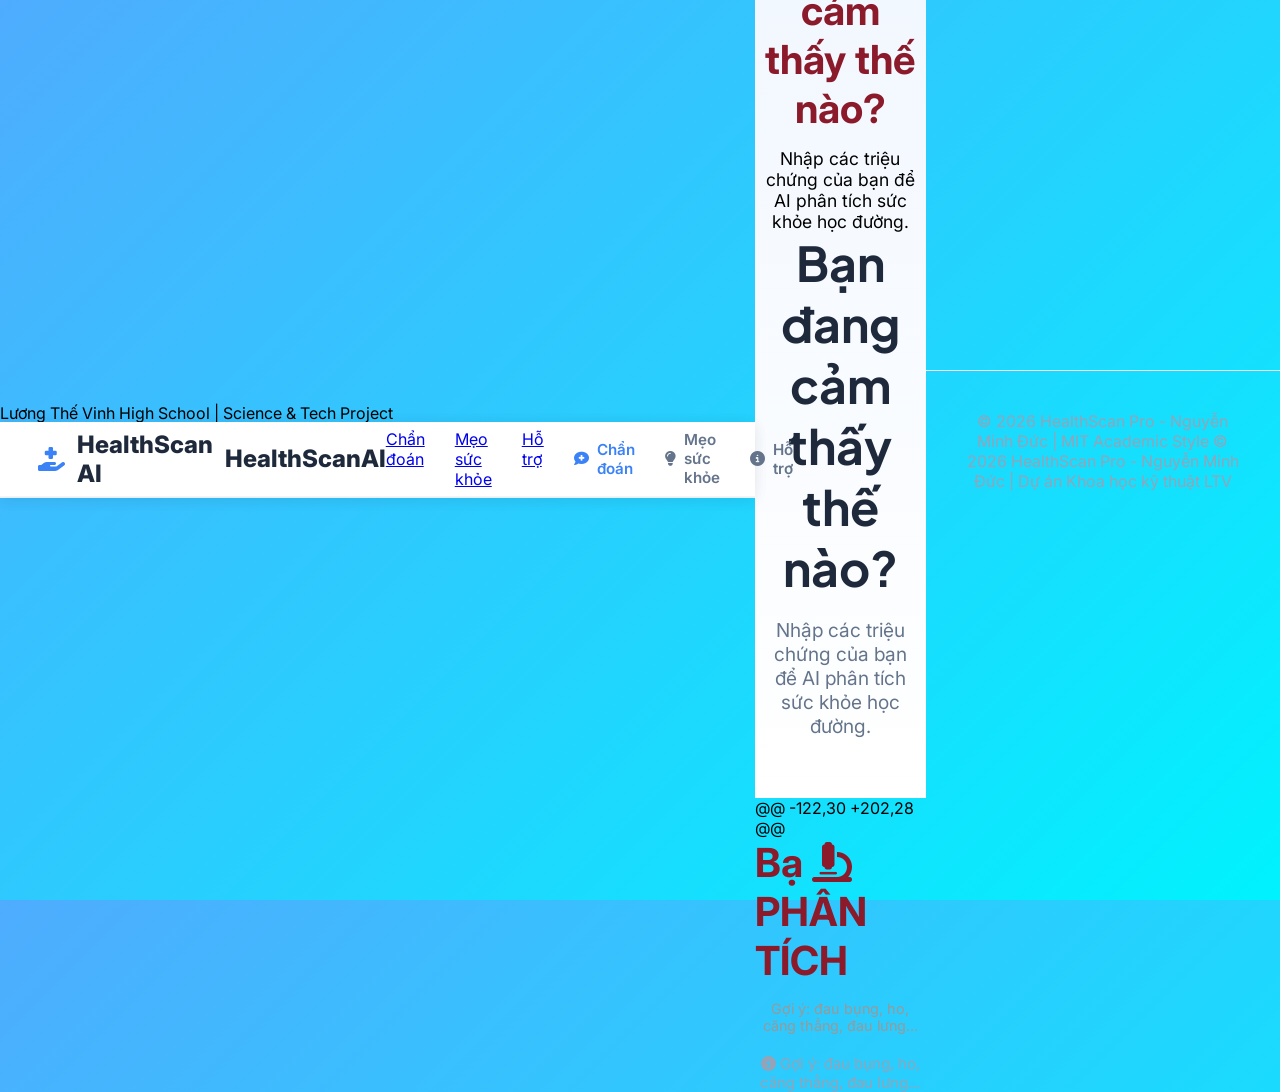
==== commit 85e9de94: "Update index.html" ====
--- a/index.html
+++ b/index.html
@@ -1,246 +1,307 @@
-<!DOCTYPE html>
-<html lang="vi">
-<head>
-    <meta charset="UTF-8">
-    <meta name="viewport" content="width=device-width, initial-scale=1.0">
-    <title>Chẩn đoán | HealthScan AI</title>
-    
-    <link href="https://fonts.googleapis.com/css2?family=Inter:wght@400;600;700;800&family=Plus+Jakarta+Sans:wght@700;800&display=swap" rel="stylesheet">
-    <link rel="stylesheet" href="https://cdnjs.cloudflare.com/ajax/libs/font-awesome/6.4.0/css/all.min.css">
-
-    <style>
+<link href="https://fonts.googleapis.com/css2?family=Inter:wght@300;400;600;700;800&family=Plus+Jakarta+Sans:wght@800&display=swap" rel="stylesheet">
+<link rel="stylesheet" href="https://cdnjs.cloudflare.com/ajax/libs/font-awesome/6.4.0/css/all.min.css">
+
+    <link rel="stylesheet" href="style.css">
+
+<style>
+        /* CSS riêng cho trang Index */
+        /* --- CSS BIẾN CHUNG --- */
         :root {
-            --primary: #3b82f6;
+            --primary-blue: #3b82f6;
+            --mit-red: #A31F34;
+            --mit-dark: #8b1a2b;
+            --text-main: #1e293b;
             --bg-light: #f8fafc;
-            --text-main: #1e293b;
-            --text-muted: #64748b;
+            --white: #ffffff;
+            --transition: all 0.3s ease;
         }
 
         * { box-sizing: border-box; margin: 0; padding: 0; font-family: 'Inter', sans-serif; }
-        body { background-color: var(--bg-light); color: var(--text-main); }
-
-        /* --- NAVBAR ĐỒNG BỘ --- */
+
+        /* --- NAVBAR SIÊU VIP (ĐỒNG BỘ) --- */
         .navbar {
             background: white;
-            padding: 0.8rem 5%;
+            height: 75px;
+            display: flex;
+            align-items: center;
+            box-shadow: 0 2px 15px rgba(0,0,0,0.05);
+            position: sticky;
+            top: 0;
+            z-index: 1000;
+            border-bottom: 1px solid #f1f5f9;
+        }
+
+        .nav-container {
+            width: 90%;
+            max-width: 1200px;
+            margin: 0 auto;
             display: flex;
             justify-content: space-between;
             align-items: center;
-            box-shadow: 0 2px 10px rgba(0,0,0,0.05);
-            position: sticky; top: 0; z-index: 1000;
-            height: 70px;
-        }
-
-        .logo-container {
-            display: flex;
-            align-items: center;
+        }
+
+        .logo {
+            font-size: 1.5rem;
+            font-weight: 800;
             text-decoration: none;
-            gap: 10px;
-        }
-
-        .logo-icon { color: var(--primary); font-size: 1.5rem; }
-
-        .logo-text {
+            color: var(--primary-blue);
+            display: flex;
+            align-items: center;
+            gap: 12px;
             font-family: 'Plus Jakarta Sans';
-            font-size: 1.4rem;
-            color: #1e293b;
-            font-weight: 800;
-        }
-
-        .logo-text span { color: var(--primary); }
-
-        .nav-links { display: flex; gap: 25px; }
-
-        .nav-links a {
+        }
+
+        .logo span { color: var(--text-main); }
+        .logo b { color: var(--text-main); font-weight: 800; }
+
+        .nav-links {
+            display: flex;
+            gap: 30px;
+        }
+
+        .nav-item {
             text-decoration: none;
-            color: var(--text-muted);
+            color: #64748b;
+            font-size: 0.95rem;
             font-weight: 600;
-            font-size: 0.95rem;
-            display: flex;
-            align-items: center; gap: 8px;
-            transition: 0.3s;
-        }
-
-        .nav-links a:hover, .nav-links a.active { color: var(--primary); }
-
-        /* --- HERO SECTION --- */
-        .hero-section {
-            text-align: center;
-            padding: 60px 20px;
-            background: linear-gradient(to bottom, #ffffff, var(--bg-light));
-        }
-
-        .hero-section h1 {
-            font-family: 'Plus Jakarta Sans';
-            font-size: 2.5rem;
-            margin-bottom: 15px;
-            letter-spacing: -1px;
-        }
-
-        /* --- SEARCH BOX --- */
-        .search-container {
-            max-width: 700px;
-            margin: 0 auto 40px;
-            padding: 0 20px;
-        }
-
-        .search-box {
+            display: flex;
+            align-items: center;
+            gap: 8px;
+            transition: var(--transition);
+        }
+
+        .nav-item:hover, .nav-item.active {
+            color: var(--primary-blue);
+        }
+
+        /* --- PHẦN NỘI DUNG GỐC CỦA ĐỨC --- */
+.hero-section {
+            background: linear-gradient(to bottom, #fef2f2, var(--white));
+            padding: 60px 5% 40px;
+            background: linear-gradient(to bottom, #eff6ff, var(--white));
+            padding: 80px 5% 60px;
+text-align: center;
+}
+
+@@ -25,33 +92,35 @@
+
+.search-box {
+background: white;
+            padding: 10px;
+            border-radius: 15px;
+            padding: 12px;
+            border-radius: 20px;
+display: flex;
+            box-shadow: 0 15px 35px rgba(163, 31, 52, 0.1);
+            border: 2px solid #eee;
+            box-shadow: 0 20px 40px rgba(59, 130, 246, 0.1);
+            border: 2px solid #e2e8f0;
+transition: var(--transition);
+}
+
+.search-box:focus-within {
+            border-color: var(--mit-red);
+            border-color: var(--primary-blue);
+transform: translateY(-5px);
+            box-shadow: 0 20px 40px rgba(59, 130, 246, 0.15);
+}
+
+.search-box input {
+flex: 1;
+border: none;
+            padding: 15px 20px;
+            padding: 15px 25px;
+font-size: 1.1rem;
+outline: none;
+            color: var(--text-main);
+}
+
+.btn-scan {
+            background: var(--mit-red);
+            background: var(--primary-blue);
+color: white;
+border: none;
+            padding: 0 30px;
+            border-radius: 10px;
+            padding: 0 35px;
+            border-radius: 15px;
+font-weight: 700;
+cursor: pointer;
+transition: var(--transition);
+@@ -60,59 +129,70 @@
+gap: 10px;
+}
+
+        .btn-scan:hover {
+            background: var(--mit-dark);
+        }
+        .btn-scan:hover { background: #2563eb; transform: scale(1.02); }
+
+        /* Kết quả chẩn đoán */
+#result-area {
+            max-width: 800px;
+            margin: 0 auto 60px;
+            max-width: 850px;
+            margin: 0 auto 80px;
+padding: 0 20px;
+            display: none; /* Ẩn khi chưa có kết quả */
+            display: none;
+}
+
+.result-card {
+            animation: slideUp 0.4s ease-out;
             background: white;
-            display: flex;
-            padding: 10px;
-            border-radius: 20px;
-            border: 2px solid #e2e8f0;
-            box-shadow: 0 10px 25px rgba(59, 130, 246, 0.1);
-            transition: 0.3s;
-        }
-
-        .search-box:focus-within {
-            border-color: var(--primary);
-            transform: translateY(-3px);
-        }
-
-        .search-box input {
-            flex: 1;
-            border: none;
-            outline: none;
-            padding: 12px 20px;
-            font-size: 1.1rem;
-        }
-
-        .btn-scan {
-            background: var(--primary);
-            color: white;
-            border: none;
-            padding: 0 25px;
-            border-radius: 15px;
-            font-weight: 700;
-            cursor: pointer;
-            display: flex;
-            align-items: center;
-            gap: 8px;
-            transition: 0.3s;
-        }
-
-        .btn-scan:hover { background: #2563eb; }
-
-        /* --- RESULT AREA --- */
-        #result-area {
-            max-width: 800px;
-            margin: 0 auto 80px;
-            padding: 0 20px;
-            display: none;
-        }
-
-        .result-card {
-            background: white;
-            padding: 35px;
             border-radius: 24px;
+            padding: 40px;
             border: 1px solid #e2e8f0;
-            box-shadow: 0 4px 6px rgba(0,0,0,0.02);
-            animation: slideUp 0.5s ease;
-        }
-
-        @keyframes slideUp {
+            box-shadow: 0 10px 30px rgba(0,0,0,0.02);
+            animation: slideUp 0.5s ease-out;
+}
+
+@keyframes slideUp {
             from { opacity: 0; transform: translateY(20px); }
-            to { opacity: 1; transform: translateY(0); }
-        }
-
-        .disclaimer {
-            background: #fef2f2;
+            from { opacity: 0; transform: translateY(30px); }
+to { opacity: 1; transform: translateY(0); }
+}
+
+.disclaimer {
+font-size: 0.85rem;
+            color: #ef4444;
             color: #b91c1c;
+background: #fef2f2;
+            padding: 15px;
+            border-radius: 8px;
+            margin-top: 20px;
             padding: 20px;
-            border-radius: 15px;
-            margin-top: 25px;
+            border-radius: 12px;
+            margin-top: 30px;
+border: 1px solid #fee2e2;
             display: flex;
             gap: 12px;
-            font-size: 0.9rem;
-            border: 1px solid #fee2e2;
+            align-items: center;
         }
 
         footer {
             text-align: center;
             padding: 40px;
-            border-top: 1px solid #e2e8f0;
-            color: var(--text-muted);
-            background: white;
-        }
-    </style>
+            color: #94a3b8;
+            border-top: 1px solid #f1f5f9;
+}
+</style>
 </head>
 <body>
 
+    <header class="main-header">
+        <div class="top-announcement">Lương Thế Vinh High School | Science & Tech Project</div>
+        <nav class="navbar">
     <nav class="navbar">
-        <a href="index.html" class="logo-container">
-            <i class="fa-solid fa-house-medical logo-icon"></i>
-            <span class="logo-text">HealthScan<span>AI</span></span>
-        </a>
-        <div class="nav-links">
-            <a href="index.html" class="active"><i class="fa-solid fa-circle-plus"></i> <span>Chẩn đoán</span></a>
-            <a href="tips.html"><i class="fa-solid fa-lightbulb"></i> <span>Mẹo sức khỏe</span></a>
-            <a href="#"><i class="fa-solid fa-circle-info"></i> <span>Hỗ trợ</span></a>
+        <div class="nav-container">
+<a href="index.html" class="logo">
+<i class="fa-solid fa-hand-holding-medical"></i>
+                <span>HealthScan AI</span>
+                <span>HealthScan<b>AI</b></span>
+</a>
+<div class="nav-links">
+                <a href="index.html" class="active">Chẩn đoán</a>
+                <a href="tips.html">Mẹo sức khỏe</a>
+                <a href="support.html">Hỗ trợ</a>
+                <a href="index.html" class="nav-item active"><i class="fa-solid fa-comment-medical"></i> Chẩn đoán</a>
+                <a href="tips.html" class="nav-item"><i class="fa-solid fa-lightbulb"></i> Mẹo sức khỏe</a>
+                <a href="support.html" class="nav-item"><i class="fa-solid fa-circle-info"></i> Hỗ trợ</a>
+</div>
+        </nav>
+    </header>
         </div>
     </nav>
 
-    <main>
-        <section class="hero-section">
-            <h1>Bạn đang cảm thấy thế nào?</h1>
-            <p>Nhập triệu chứng để AI phân tích sức khỏe học đường của bạn.</p>
-        </section>
-
-        <div class="search-container">
-            <div class="search-box">
-                <input type="text" id="symptomInput" placeholder="Ví dụ: đau đầu, mệt mỏi, đau bụng...">
-                <button class="btn-scan" onclick="diagnose()">
-                    <i class="fa-solid fa-microscope"></i> PHÂN TÍCH
-                </button>
-            </div>
-            <p style="text-align: center; margin-top: 15px; color: #94a3b8; font-size: 0.9rem;">
-                <i class="fa-solid fa-circle-info"></i> Gợi ý: đau mắt, căng thẳng, sốt...
-            </p>
-        </div>
-
-        <section id="result-area">
+<main>
+<section class="hero-section">
+            <h1 style="font-size: 2.5rem; color: var(--mit-dark); margin-bottom: 15px;">Bạn đang cảm thấy thế nào?</h1>
+            <p style="color: var(--text-muted); font-size: 1.1rem;">Nhập các triệu chứng của bạn để AI phân tích sức khỏe học đường.</p>
+            <h1 style="font-size: 3rem; color: var(--text-main); margin-bottom: 20px; font-family: 'Plus Jakarta Sans';">Bạn đang cảm thấy thế nào?</h1>
+            <p style="color: #64748b; font-size: 1.2rem;">Nhập các triệu chứng của bạn để AI phân tích sức khỏe học đường.</p>
+</section>
+
+<div class="search-container">
+@@ -122,30 +202,28 @@ <h1 style="font-size: 2.5rem; color: var(--mit-dark); margin-bottom: 15px;">Bạ
+<i class="fa-solid fa-microscope"></i> PHÂN TÍCH
+</button>
+</div>
+            <p style="text-align: center; margin-top: 15px; font-size: 0.9rem; color: #999;">
+                Gợi ý: đau bụng, ho, căng thẳng, đau lưng...
+            <p style="text-align: center; margin-top: 20px; font-size: 0.95rem; color: #94a3b8;">
+                <i class="fa-solid fa-circle-info"></i> Gợi ý: đau bụng, ho, căng thẳng, đau lưng...
+</p>
+</div>
+
+<section id="result-area">
+            <div class="mit-card result-card">
+                <div id="result-content">
+                    </div>
+                
             <div class="result-card">
                 <div id="result-content"></div>
-                <div class="disclaimer">
+<div class="disclaimer">
                     <i class="fa-solid fa-triangle-exclamation"></i>
-                    <span><strong>Lưu ý:</strong> Kết quả chỉ mang tính tham khảo. Nếu triệu chứng nặng, hãy gặp cán bộ y tế trường ngay lập tức.</span>
-                </div>
-            </div>
-        </section>
-    </main>
-
-    <footer>
+                    <strong>Lưu ý quan trọng:</strong> Kết quả này chỉ mang tính chất tham khảo dựa trên dữ liệu học thuật. Nếu triệu chứng kéo dài, hãy đến ngay phòng y tế trường hoặc cơ sở y tế gần nhất.
+                    <i class="fa-solid fa-triangle-exclamation" style="font-size: 1.2rem;"></i>
+                    <span><strong>Lưu ý quan trọng:</strong> Kết quả này chỉ mang tính chất tham khảo dựa trên dữ liệu học thuật. Nếu triệu chứng kéo dài, hãy đến ngay phòng y tế trường hoặc cơ sở y tế gần nhất.</span>
+</div>
+</div>
+</section>
+</main>
+
+<footer>
+        &copy; 2026 HealthScan Pro - Nguyễn Minh Đức | MIT Academic Style
         &copy; 2026 HealthScan Pro - Nguyễn Minh Đức | Dự án Khoa học kỹ thuật LTV
-    </footer>
-
-    <script>
-        const healthDatabase = [
-            { keywords: ["đau đầu", "nhức đầu"], title: "Căng thẳng hoặc thiếu ngủ", advice: "Bạn nên nghỉ ngơi, uống đủ nước và tránh nhìn màn hình quá lâu." },
-            { keywords: ["đau bụng", "buồn nôn"], title: "Vấn đề tiêu hóa", advice: "Ăn nhẹ, uống nước gừng ấm và theo dõi thêm. Tránh đồ ăn cay nóng." },
-            { keywords: ["mỏi mắt", "đau mắt"], title: "Hội chứng thị giác màn hình", advice: "Áp dụng quy tắc 20-20-20 và nhỏ nước muối sinh lý bảo vệ mắt." }
-        ];
-
-        function diagnose() {
-            const input = document.getElementById("symptomInput").value.toLowerCase();
-            const resultArea = document.getElementById("result-area");
-            const resultContent = document.getElementById("result-content");
-
-            if (!input) return alert("Vui lòng nhập triệu chứng!");
-
-            let match = healthDatabase.find(item => item.keywords.some(key => input.includes(key)));
-
-            resultArea.style.display = "block";
-            if (match) {
-                resultContent.innerHTML = `
-                    <h2 style="color: var(--primary); margin-bottom: 15px;"><i class="fa-solid fa-clipboard-check"></i> Kết quả phân tích</h2>
-                    <h3 style="margin-bottom: 10px;">${match.title}</h3>
-                    <p style="line-height: 1.6;">${match.advice}</p>
-                `;
-            } else {
-                resultContent.innerHTML = `<h2>Chưa xác định</h2><p>Vui lòng mô tả chi tiết hơn hoặc gặp bác sĩ.</p>`;
-            }
-            resultArea.scrollIntoView({ behavior: 'smooth' });
-        }
-    </script>
-</body>
-</html>
+</footer>
+
+<script>
+        // Cơ sở dữ liệu mẫu (Đức có thể mở rộng thêm)
+        // --- GIỮ NGUYÊN DỮ LIỆU GỐC CỦA ĐỨC ---
+const healthDatabase = [
+{
+keywords: ["đau đầu", "nhức đầu", "chóng mặt"],
+@@ -179,7 +257,6 @@ <h1 style="font-size: 2.5rem; color: var(--mit-dark); margin-bottom: 15px;">Bạ
+return;
+}
+
+            // Thuật toán tìm kiếm Weighted cơ bản
+let match = healthDatabase.find(item => 
+item.keywords.some(key => input.includes(key))
+);
+@@ -188,25 +265,25 @@ <h1 style="font-size: 2.5rem; color: var(--mit-dark); margin-bottom: 15px;">Bạ
+
+if (match) {
+resultContent.innerHTML = `
+                    <h2 style="color: var(--mit-red);"><i class="fa-solid fa-clipboard-check"></i> Kết quả phân tích</h2>
+                    <h3 style="margin: 15px 0;">${match.title}</h3>
+                    <p style="line-height: 1.6; color: #444;">${match.advice}</p>
+                    <div style="margin-top: 20px; border-top: 1px solid #eee; padding-top: 15px;">
+                        <a href="tips.html" style="color: var(--mit-red); text-decoration: none; font-weight: 600;">Xem thêm mẹo chăm sóc sức khỏe &rarr;</a>
+                    <h2 style="color: var(--primary-blue); display: flex; align-items: center; gap: 10px; margin-bottom: 20px;">
+                        <i class="fa-solid fa-clipboard-check"></i> Kết quả phân tích
+                    </h2>
+                    <h3 style="margin-bottom: 15px; font-size: 1.4rem; color: var(--text-main);">${match.title}</h3>
+                    <p style="line-height: 1.8; color: #475569; font-size: 1.1rem;">${match.advice}</p>
+                    <div style="margin-top: 25px; border-top: 1px solid #f1f5f9; padding-top: 20px;">
+                        <a href="tips.html" style="color: var(--primary-blue); text-decoration: none; font-weight: 700;">Xem thêm mẹo chăm sóc sức khỏe &rarr;</a>
+                   </div>
+               `;
+} else {
+resultContent.innerHTML = `
+                    <h2 style="color: var(--mit-dark);"><i class="fa-solid fa-magnifying-glass-question"></i> Chưa xác định rõ</h2>
+                    <p>Hệ thống hiện tại chưa có dữ liệu chính xác cho triệu chứng này. Bạn nên mô tả chi tiết hơn hoặc gặp cán bộ y tế để được tư vấn chính xác.</p>
+                    <h2 style="color: #64748b;"><i class="fa-solid fa-magnifying-glass-question"></i> Chưa xác định rõ</h2>
+                    <p style="margin-top: 10px; color: #475569;">Hệ thống hiện tại chưa có dữ liệu chính xác cho triệu chứng này. Bạn nên mô tả chi tiết hơn hoặc gặp cán bộ y tế để được tư vấn chính xác.</p>
+               `;
+}
+
+            // Tự động cuộn xuống phần kết quả
+resultArea.scrollIntoView({ behavior: 'smooth' });
+}
+
+        // Cho phép nhấn Enter để tìm kiếm
+document.getElementById("symptomInput").addEventListener("keyup", function(event) {
+if (event.key === "Enter") {
+diagnose();
--- a/style.css
+++ b/style.css
@@ -0,0 +1,217 @@
+/* =========================
+HealthScan Pro - Style
+========================= */
+
+body{
+font-family: Arial, Helvetica, sans-serif;
+background: linear-gradient(135deg,#4facfe,#00f2fe);
+margin:0;
+padding:0;
+display:flex;
+justify-content:center;
+align-items:center;
+height:100vh;
+}
+
+/* Container */
+
+.container{
+width:900px;
+max-width:95%;
+background:white;
+border-radius:15px;
+box-shadow:0 10px 40px rgba(0,0,0,0.2);
+overflow:hidden;
+display:flex;
+flex-direction:column;
+height:90vh;
+}
+
+/* Header */
+
+.header{
+background:#3a7afe;
+color:white;
+padding:20px;
+font-size:22px;
+font-weight:bold;
+text-align:center;
+}
+
+/* Chat area */
+
+.chat-box{
+flex:1;
+padding:20px;
+overflow-y:auto;
+background:#f5f7fb;
+}
+
+/* Message */
+
+.message-wrapper{
+margin-bottom:15px;
+display:flex;
+}
+
+.user-message{
+margin-left:auto;
+background:#3a7afe;
+color:white;
+border-radius:12px 12px 0 12px;
+padding:12px 16px;
+max-width:70%;
+}
+
+.ai-message{
+background:#e9eef7;
+color:#333;
+border-radius:12px 12px 12px 0;
+padding:12px 16px;
+max-width:70%;
+}
+
+/* Typing animation */
+
+.typing-indicator{
+display:flex;
+gap:4px;
+}
+
+.typing-indicator span{
+width:8px;
+height:8px;
+background:#666;
+border-radius:50%;
+animation:blink 1.4s infinite both;
+}
+
+.typing-indicator span:nth-child(2){
+animation-delay:0.2s;
+}
+
+.typing-indicator span:nth-child(3){
+animation-delay:0.4s;
+}
+
+@keyframes blink{
+0%{opacity:0.2}
+20%{opacity:1}
+100%{opacity:0.2}
+}
+
+/* Input area */
+
+.input-area{
+display:flex;
+padding:15px;
+border-top:1px solid #ddd;
+background:white;
+}
+
+.input-area input{
+flex:1;
+padding:12px;
+border-radius:8px;
+border:1px solid #ccc;
+font-size:15px;
+outline:none;
+}
+
+.input-area button{
+margin-left:10px;
+padding:12px 20px;
+background:#3a7afe;
+border:none;
+color:white;
+border-radius:8px;
+cursor:pointer;
+font-weight:bold;
+}
+
+.input-area button:hover
+
+/* Disease card */
+
+.disease-card{
+background:white;
+border-left:5px solid #3a7afe;
+padding:10px 14px;
+border-radius:8px;
+box-shadow:0 3px 10px rgba(0,0,0,0.08);
+}
+
+/* Quick symptom */
+
+.quick-symptoms{
+padding:10px;
+display:flex;
+flex-wrap:wrap;
+gap:8px;
+border-top:1px solid #eee;
+background:#fafafa;
+}
+
+.quick-symptoms button{
+padding:8px 12px;
+border-radius:20px;
+border:none;
+background:#eef2ff;
+cursor:pointer;
+font-size:13px;
+}
+
+.quick-symptoms button:hover
+
+/* Scrollbar */
+
+.chat-box::-webkit-scrollbar{
+width:6px;
+}
+
+.chat-box::-webkit-scrollbar-thumb{
+background:#ccc;
+border-radius:5px;
+}
+
+/* Mobile */
+
+@media (max-width:600px){
+
+.container{
+height:100vh;
+border-radius:0;
+}
+
+.user-message,
+.ai-message{
+max-width:85%;
+}
+
+}
+/* Health tips */
+
+.health-tips{
+padding:20px;
+background:#f9fbff;
+border-top:1px solid #eee;
+}
+
+.health-tips h3{
+margin-bottom:15px;
+color:#333;
+}
+
+.tips-grid{
+display:grid;
+grid-template-columns:repeat(auto-fit,minmax(200px,1fr));
+gap:10px;
+}
+
+.tip-card{
+background:white;
+padding:12px;
+border-radius:8px;
+font-size:14px;
+box-shadow:0 3px 8px rgba(0,0,0,0.05);
+}
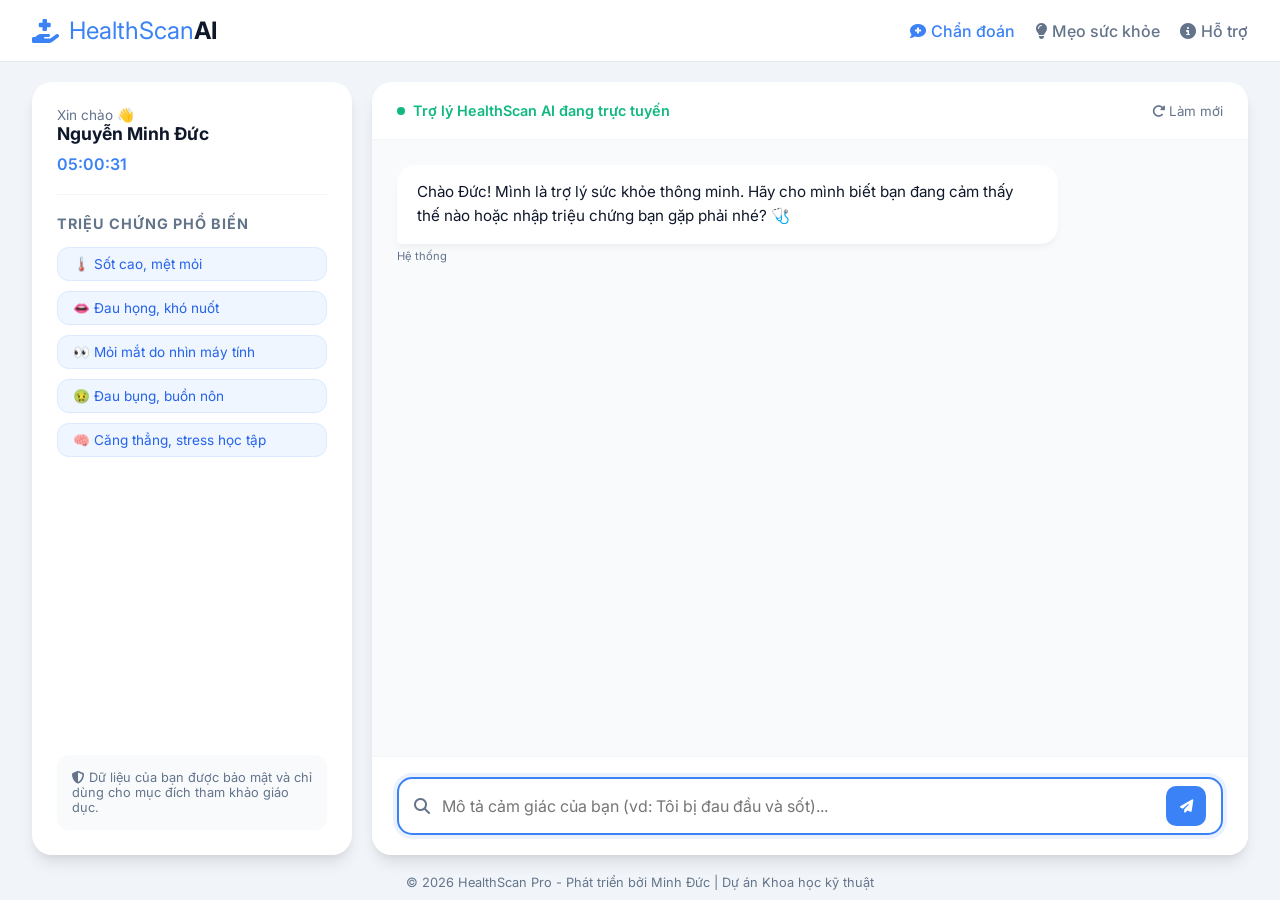
==== commit 946094fd: "Update index.html" ====
--- a/index.html
+++ b/index.html
@@ -1,307 +1,393 @@
-<link href="https://fonts.googleapis.com/css2?family=Inter:wght@300;400;600;700;800&family=Plus+Jakarta+Sans:wght@800&display=swap" rel="stylesheet">
-<link rel="stylesheet" href="https://cdnjs.cloudflare.com/ajax/libs/font-awesome/6.4.0/css/all.min.css">
-
-    <link rel="stylesheet" href="style.css">
-
-<style>
-        /* CSS riêng cho trang Index */
-        /* --- CSS BIẾN CHUNG --- */
+<!DOCTYPE html>
+<html lang="vi">
+<head>
+    <meta charset="UTF-8">
+    <meta name="viewport" content="width=device-width, initial-scale=1.0">
+    <title>HealthScan AI | Trợ lý Sức khỏe Học đường</title>
+    
+    <link href="https://fonts.googleapis.com/css2?family=Inter:wght@300;400;500;600;700&family=Plus+Jakarta+Sans:wght@700&display=swap" rel="stylesheet">
+    
+    <link rel="stylesheet" href="https://cdnjs.cloudflare.com/ajax/libs/font-awesome/6.4.0/css/all.min.css">
+
+    <style>
         :root {
-            --primary-blue: #3b82f6;
-            --mit-red: #A31F34;
-            --mit-dark: #8b1a2b;
-            --text-main: #1e293b;
-            --bg-light: #f8fafc;
-            --white: #ffffff;
-            --transition: all 0.3s ease;
-        }
-
-        * { box-sizing: border-box; margin: 0; padding: 0; font-family: 'Inter', sans-serif; }
-
-        /* --- NAVBAR SIÊU VIP (ĐỒNG BỘ) --- */
+            --primary: #3b82f6;
+            --primary-dark: #2563eb;
+            --secondary: #10b981;
+            --bg-body: #f1f5f9;
+            --bg-card: #ffffff;
+            --text-main: #0f172a;
+            --text-muted: #64748b;
+            --glass: rgba(255, 255, 255, 0.8);
+            --shadow: 0 10px 15px -3px rgba(0, 0, 0, 0.1), 0 4px 6px -2px rgba(0, 0, 0, 0.05);
+        }
+
+        * {
+            box-sizing: border-box;
+            margin: 0;
+            padding: 0;
+            font-family: 'Inter', sans-serif;
+        }
+
+        body {
+            background-color: var(--bg-body);
+            color: var(--text-main);
+            height: 100vh;
+            display: flex;
+            flex-direction: column;
+            overflow: hidden; /* Cố định màn hình, chỉ cuộn box chat */
+        }
+
+        /* --- NAVBAR --- */
         .navbar {
+            background: var(--bg-card);
+            padding: 1rem 2rem;
+            display: flex;
+            justify-content: space-between;
+            align-items: center;
+            border-bottom: 1px solid #e2e8f0;
+            z-index: 100;
+        }
+
+        .logo {
+            font-family: 'Plus Jakarta Sans', sans-serif;
+            font-size: 1.5rem;
+            color: var(--primary);
+            display: flex;
+            align-items: center;
+            gap: 10px;
+        }
+
+        .nav-links {
+            display: flex;
+            gap: 20px;
+        }
+
+        .nav-links a {
+            text-decoration: none;
+            color: var(--text-muted);
+            font-weight: 500;
+            transition: 0.3s;
+            display: flex;
+            align-items: center;
+            gap: 5px;
+        }
+
+        .nav-links a:hover, .nav-links a.active {
+            color: var(--primary);
+        }
+
+        /* --- MAIN LAYOUT --- */
+        .app-container {
+            flex: 1;
+            display: grid;
+            grid-template-columns: 320px 1fr;
+            max-width: 1400px;
+            margin: 20px auto;
+            width: 95%;
+            gap: 20px;
+            height: calc(100vh - 120px);
+        }
+
+        /* --- SIDEBAR (Left) --- */
+        .sidebar {
+            background: var(--bg-card);
+            border-radius: 20px;
+            padding: 25px;
+            box-shadow: var(--shadow);
+            display: flex;
+            flex-direction: column;
+            gap: 20px;
+        }
+
+        .user-profile {
+            padding-bottom: 20px;
+            border-bottom: 1px solid #f1f5f9;
+        }
+
+        .user-profile h2 { font-size: 1.1rem; margin-bottom: 5px; }
+        .user-profile p { font-size: 0.85rem; color: var(--text-muted); }
+
+        .quick-actions h3 {
+            font-size: 0.9rem;
+            text-transform: uppercase;
+            letter-spacing: 1px;
+            color: var(--text-muted);
+            margin-bottom: 15px;
+        }
+
+        .tag-cloud {
+            display: flex;
+            flex-wrap: wrap;
+            gap: 10px;
+        }
+
+        .tag-btn {
+            background: #eff6ff;
+            border: 1px solid #dbeafe;
+            color: var(--primary-dark);
+            padding: 8px 15px;
+            border-radius: 12px;
+            font-size: 0.85rem;
+            cursor: pointer;
+            transition: 0.2s;
+            width: 100%;
+            text-align: left;
+        }
+
+        .tag-btn:hover {
+            background: var(--primary);
+            color: white;
+            transform: translateX(5px);
+        }
+
+        /* --- CHAT AREA (Right) --- */
+        .chat-main {
+            background: var(--bg-card);
+            border-radius: 20px;
+            box-shadow: var(--shadow);
+            display: flex;
+            flex-direction: column;
+            overflow: hidden;
+            position: relative;
+        }
+
+        .chat-header {
+            padding: 20px 25px;
+            border-bottom: 1px solid #f1f5f9;
+            display: flex;
+            justify-content: space-between;
+            align-items: center;
+        }
+
+        .status-online {
+            display: flex;
+            align-items: center;
+            gap: 8px;
+            font-size: 0.9rem;
+            color: var(--secondary);
+            font-weight: 600;
+        }
+
+        .status-dot {
+            width: 8px;
+            height: 8px;
+            background: var(--secondary);
+            border-radius: 50%;
+            animation: pulse 2s infinite;
+        }
+
+        /* KHUNG CHAT QUAN TRỌNG - SỬA LỖI CUỘN */
+        .chat-box {
+            flex: 1;
+            padding: 25px;
+            overflow-y: auto;
+            background-color: #f8fafc;
+            display: flex;
+            flex-direction: column;
+            gap: 20px;
+            scroll-behavior: smooth;
+        }
+
+        .chat-box::-webkit-scrollbar { width: 6px; }
+        .chat-box::-webkit-scrollbar-thumb { background: #cbd5e1; border-radius: 10px; }
+
+        /* BONG BÓNG CHAT */
+        .message-wrapper {
+            display: flex;
+            flex-direction: column;
+            max-width: 80%;
+            animation: fadeIn 0.3s ease;
+        }
+
+        .ai-wrapper { align-self: flex-start; }
+        .user-wrapper { align-self: flex-end; }
+
+        .message {
+            padding: 15px 20px;
+            border-radius: 18px;
+            font-size: 0.95rem;
+            line-height: 1.6;
+            position: relative;
+        }
+
+        .ai-message {
             background: white;
-            height: 75px;
-            display: flex;
-            align-items: center;
-            box-shadow: 0 2px 15px rgba(0,0,0,0.05);
-            position: sticky;
-            top: 0;
-            z-index: 1000;
-            border-bottom: 1px solid #f1f5f9;
-        }
-
-        .nav-container {
-            width: 90%;
-            max-width: 1200px;
-            margin: 0 auto;
-            display: flex;
-            justify-content: space-between;
-            align-items: center;
-        }
-
-        .logo {
-            font-size: 1.5rem;
-            font-weight: 800;
-            text-decoration: none;
-            color: var(--primary-blue);
-            display: flex;
-            align-items: center;
-            gap: 12px;
-            font-family: 'Plus Jakarta Sans';
-        }
-
-        .logo span { color: var(--text-main); }
-        .logo b { color: var(--text-main); font-weight: 800; }
-
-        .nav-links {
-            display: flex;
-            gap: 30px;
-        }
-
-        .nav-item {
-            text-decoration: none;
-            color: #64748b;
-            font-size: 0.95rem;
-            font-weight: 600;
-            display: flex;
-            align-items: center;
-            gap: 8px;
-            transition: var(--transition);
-        }
-
-        .nav-item:hover, .nav-item.active {
-            color: var(--primary-blue);
-        }
-
-        /* --- PHẦN NỘI DUNG GỐC CỦA ĐỨC --- */
-.hero-section {
-            background: linear-gradient(to bottom, #fef2f2, var(--white));
-            padding: 60px 5% 40px;
-            background: linear-gradient(to bottom, #eff6ff, var(--white));
-            padding: 80px 5% 60px;
-text-align: center;
-}
-
-@@ -25,33 +92,35 @@
-
-.search-box {
-background: white;
-            padding: 10px;
+            color: var(--text-main);
+            border-bottom-left-radius: 4px;
+            box-shadow: 0 4px 6px -1px rgba(0,0,0,0.05);
+        }
+
+        .user-message {
+            background: var(--primary);
+            color: white;
+            border-bottom-right-radius: 4px;
+        }
+
+        .msg-time {
+            font-size: 0.7rem;
+            color: var(--text-muted);
+            margin-top: 5px;
+        }
+
+        /* INPUT AREA */
+        .input-container {
+            padding: 20px 25px;
+            background: white;
+            border-top: 1px solid #f1f5f9;
+        }
+
+        .input-wrapper {
+            background: #f1f5f9;
             border-radius: 15px;
+            display: flex;
+            align-items: center;
+            padding: 5px 15px;
+            transition: 0.3s;
+            border: 2px solid transparent;
+        }
+
+        .input-wrapper:focus-within {
+            background: white;
+            border-color: var(--primary);
+            box-shadow: 0 0 0 4px rgba(59, 130, 246, 0.1);
+        }
+
+        .input-wrapper input {
+            flex: 1;
+            background: transparent;
+            border: none;
             padding: 12px;
-            border-radius: 20px;
-display: flex;
-            box-shadow: 0 15px 35px rgba(163, 31, 52, 0.1);
-            border: 2px solid #eee;
-            box-shadow: 0 20px 40px rgba(59, 130, 246, 0.1);
-            border: 2px solid #e2e8f0;
-transition: var(--transition);
-}
-
-.search-box:focus-within {
-            border-color: var(--mit-red);
-            border-color: var(--primary-blue);
-transform: translateY(-5px);
-            box-shadow: 0 20px 40px rgba(59, 130, 246, 0.15);
-}
-
-.search-box input {
-flex: 1;
-border: none;
-            padding: 15px 20px;
-            padding: 15px 25px;
-font-size: 1.1rem;
-outline: none;
-            color: var(--text-main);
-}
-
-.btn-scan {
-            background: var(--mit-red);
-            background: var(--primary-blue);
-color: white;
-border: none;
-            padding: 0 30px;
+            outline: none;
+            font-size: 1rem;
+        }
+
+        .send-btn {
+            background: var(--primary);
+            color: white;
+            border: none;
+            width: 40px;
+            height: 40px;
             border-radius: 10px;
-            padding: 0 35px;
-            border-radius: 15px;
-font-weight: 700;
-cursor: pointer;
-transition: var(--transition);
-@@ -60,59 +129,70 @@
-gap: 10px;
-}
-
-        .btn-scan:hover {
-            background: var(--mit-dark);
-        }
-        .btn-scan:hover { background: #2563eb; transform: scale(1.02); }
-
-        /* Kết quả chẩn đoán */
-#result-area {
-            max-width: 800px;
-            margin: 0 auto 60px;
-            max-width: 850px;
-            margin: 0 auto 80px;
-padding: 0 20px;
-            display: none; /* Ẩn khi chưa có kết quả */
-            display: none;
-}
-
-.result-card {
-            animation: slideUp 0.4s ease-out;
-            background: white;
-            border-radius: 24px;
-            padding: 40px;
+            cursor: pointer;
+            transition: 0.3s;
+        }
+
+        .send-btn:hover { background: var(--primary-dark); transform: scale(1.05); }
+
+        /* DISEASE CARD TRONG KẾT QUẢ */
+        .disease-card {
+            background: #ffffff;
             border: 1px solid #e2e8f0;
-            box-shadow: 0 10px 30px rgba(0,0,0,0.02);
-            animation: slideUp 0.5s ease-out;
-}
-
-@keyframes slideUp {
-            from { opacity: 0; transform: translateY(20px); }
-            from { opacity: 0; transform: translateY(30px); }
-to { opacity: 1; transform: translateY(0); }
-}
-
-.disclaimer {
-font-size: 0.85rem;
-            color: #ef4444;
-            color: #b91c1c;
-background: #fef2f2;
+            border-radius: 12px;
             padding: 15px;
-            border-radius: 8px;
-            margin-top: 20px;
-            padding: 20px;
-            border-radius: 12px;
-            margin-top: 30px;
-border: 1px solid #fee2e2;
-            display: flex;
-            gap: 12px;
-            align-items: center;
-        }
-
-        footer {
-            text-align: center;
-            padding: 40px;
-            color: #94a3b8;
-            border-top: 1px solid #f1f5f9;
-}
-</style>
+            margin-top: 10px;
+            border-left: 5px solid var(--primary);
+        }
+
+        /* KEYFRAMES */
+        @keyframes pulse { 0% { opacity: 1; } 50% { opacity: 0.4; } 100% { opacity: 1; } }
+        @keyframes fadeIn { from { opacity: 0; transform: translateY(10px); } to { opacity: 1; transform: translateY(0); } }
+
+        /* RESPONSIVE */
+        @media (max-width: 900px) {
+            .app-container { grid-template-columns: 1fr; }
+            .sidebar { display: none; }
+        }
+    </style>
 </head>
 <body>
 
-    <header class="main-header">
-        <div class="top-announcement">Lương Thế Vinh High School | Science & Tech Project</div>
-        <nav class="navbar">
     <nav class="navbar">
-        <div class="nav-container">
-<a href="index.html" class="logo">
-<i class="fa-solid fa-hand-holding-medical"></i>
-                <span>HealthScan AI</span>
-                <span>HealthScan<b>AI</b></span>
-</a>
-<div class="nav-links">
-                <a href="index.html" class="active">Chẩn đoán</a>
-                <a href="tips.html">Mẹo sức khỏe</a>
-                <a href="support.html">Hỗ trợ</a>
-                <a href="index.html" class="nav-item active"><i class="fa-solid fa-comment-medical"></i> Chẩn đoán</a>
-                <a href="tips.html" class="nav-item"><i class="fa-solid fa-lightbulb"></i> Mẹo sức khỏe</a>
-                <a href="support.html" class="nav-item"><i class="fa-solid fa-circle-info"></i> Hỗ trợ</a>
-</div>
-        </nav>
-    </header>
+        <div class="logo">
+            <i class="fa-solid fa-hand-holding-medical"></i>
+            <span>HealthScan<b style="color:var(--text-main)">AI</b></span>
+        </div>
+        <div class="nav-links">
+            <a href="index.html" class="active"><i class="fa-solid fa-comment-medical"></i> Chẩn đoán</a>
+            <a href="tips.html"><i class="fa-solid fa-lightbulb"></i> Mẹo sức khỏe</a>
+            <a href="#"><i class="fa-solid fa-circle-info"></i> Hỗ trợ</a>
         </div>
     </nav>
 
-<main>
-<section class="hero-section">
-            <h1 style="font-size: 2.5rem; color: var(--mit-dark); margin-bottom: 15px;">Bạn đang cảm thấy thế nào?</h1>
-            <p style="color: var(--text-muted); font-size: 1.1rem;">Nhập các triệu chứng của bạn để AI phân tích sức khỏe học đường.</p>
-            <h1 style="font-size: 3rem; color: var(--text-main); margin-bottom: 20px; font-family: 'Plus Jakarta Sans';">Bạn đang cảm thấy thế nào?</h1>
-            <p style="color: #64748b; font-size: 1.2rem;">Nhập các triệu chứng của bạn để AI phân tích sức khỏe học đường.</p>
-</section>
-
-<div class="search-container">
-@@ -122,30 +202,28 @@ <h1 style="font-size: 2.5rem; color: var(--mit-dark); margin-bottom: 15px;">Bạ
-<i class="fa-solid fa-microscope"></i> PHÂN TÍCH
-</button>
-</div>
-            <p style="text-align: center; margin-top: 15px; font-size: 0.9rem; color: #999;">
-                Gợi ý: đau bụng, ho, căng thẳng, đau lưng...
-            <p style="text-align: center; margin-top: 20px; font-size: 0.95rem; color: #94a3b8;">
-                <i class="fa-solid fa-circle-info"></i> Gợi ý: đau bụng, ho, căng thẳng, đau lưng...
-</p>
-</div>
-
-<section id="result-area">
-            <div class="mit-card result-card">
-                <div id="result-content">
+    <main class="app-container">
+        
+        <aside class="sidebar">
+            <div class="user-profile">
+                <p>Xin chào 👋</p>
+                <h2>Nguyễn Minh Đức</h2>
+                <div id="realTime" style="font-weight: 600; color: var(--primary); margin-top: 10px;">00:00:00</div>
+            </div>
+
+            <div class="quick-actions">
+                <h3>Triệu chứng phổ biến</h3>
+                <div class="tag-cloud">
+                    <button class="tag-btn" onclick="quickSearch('sốt cao')">🌡️ Sốt cao, mệt mỏi</button>
+                    <button class="tag-btn" onclick="quickSearch('đau họng')">👄 Đau họng, khó nuốt</button>
+                    <button class="tag-btn" onclick="quickSearch('mỏi mắt')">👀 Mỏi mắt do nhìn máy tính</button>
+                    <button class="tag-btn" onclick="quickSearch('đau bụng')">🤢 Đau bụng, buồn nôn</button>
+                    <button class="tag-btn" onclick="quickSearch('áp lực')">🧠 Căng thẳng, stress học tập</button>
+                </div>
+            </div>
+
+            <div style="margin-top: auto; padding: 15px; background: #f8fafc; border-radius: 12px; font-size: 0.8rem; color: var(--text-muted);">
+                <i class="fa-solid fa-shield-halved"></i> Dữ liệu của bạn được bảo mật và chỉ dùng cho mục đích tham khảo giáo dục.
+            </div>
+        </aside>
+
+        <section class="chat-main">
+            <div class="chat-header">
+                <div class="status-online">
+                    <div class="status-dot"></div>
+                    Trợ lý HealthScan AI đang trực tuyến
+                </div>
+                <button onclick="clearChat()" style="background:none; border:none; color:var(--text-muted); cursor:pointer;">
+                    <i class="fa-solid fa-rotate-right"></i> Làm mới
+                </button>
+            </div>
+
+            <div id="chatBox" class="chat-box">
+                <div class="message-wrapper ai-wrapper">
+                    <div class="message ai-message">
+                        Chào Đức! Mình là trợ lý sức khỏe thông minh. Hãy cho mình biết bạn đang cảm thấy thế nào hoặc nhập triệu chứng bạn gặp phải nhé? 🩺
                     </div>
-                
-            <div class="result-card">
-                <div id="result-content"></div>
-<div class="disclaimer">
-                    <i class="fa-solid fa-triangle-exclamation"></i>
-                    <strong>Lưu ý quan trọng:</strong> Kết quả này chỉ mang tính chất tham khảo dựa trên dữ liệu học thuật. Nếu triệu chứng kéo dài, hãy đến ngay phòng y tế trường hoặc cơ sở y tế gần nhất.
-                    <i class="fa-solid fa-triangle-exclamation" style="font-size: 1.2rem;"></i>
-                    <span><strong>Lưu ý quan trọng:</strong> Kết quả này chỉ mang tính chất tham khảo dựa trên dữ liệu học thuật. Nếu triệu chứng kéo dài, hãy đến ngay phòng y tế trường hoặc cơ sở y tế gần nhất.</span>
-</div>
-</div>
-</section>
-</main>
-
-<footer>
-        &copy; 2026 HealthScan Pro - Nguyễn Minh Đức | MIT Academic Style
-        &copy; 2026 HealthScan Pro - Nguyễn Minh Đức | Dự án Khoa học kỹ thuật LTV
-</footer>
-
-<script>
-        // Cơ sở dữ liệu mẫu (Đức có thể mở rộng thêm)
-        // --- GIỮ NGUYÊN DỮ LIỆU GỐC CỦA ĐỨC ---
-const healthDatabase = [
-{
-keywords: ["đau đầu", "nhức đầu", "chóng mặt"],
-@@ -179,7 +257,6 @@ <h1 style="font-size: 2.5rem; color: var(--mit-dark); margin-bottom: 15px;">Bạ
-return;
-}
-
-            // Thuật toán tìm kiếm Weighted cơ bản
-let match = healthDatabase.find(item => 
-item.keywords.some(key => input.includes(key))
-);
-@@ -188,25 +265,25 @@ <h1 style="font-size: 2.5rem; color: var(--mit-dark); margin-bottom: 15px;">Bạ
-
-if (match) {
-resultContent.innerHTML = `
-                    <h2 style="color: var(--mit-red);"><i class="fa-solid fa-clipboard-check"></i> Kết quả phân tích</h2>
-                    <h3 style="margin: 15px 0;">${match.title}</h3>
-                    <p style="line-height: 1.6; color: #444;">${match.advice}</p>
-                    <div style="margin-top: 20px; border-top: 1px solid #eee; padding-top: 15px;">
-                        <a href="tips.html" style="color: var(--mit-red); text-decoration: none; font-weight: 600;">Xem thêm mẹo chăm sóc sức khỏe &rarr;</a>
-                    <h2 style="color: var(--primary-blue); display: flex; align-items: center; gap: 10px; margin-bottom: 20px;">
-                        <i class="fa-solid fa-clipboard-check"></i> Kết quả phân tích
-                    </h2>
-                    <h3 style="margin-bottom: 15px; font-size: 1.4rem; color: var(--text-main);">${match.title}</h3>
-                    <p style="line-height: 1.8; color: #475569; font-size: 1.1rem;">${match.advice}</p>
-                    <div style="margin-top: 25px; border-top: 1px solid #f1f5f9; padding-top: 20px;">
-                        <a href="tips.html" style="color: var(--primary-blue); text-decoration: none; font-weight: 700;">Xem thêm mẹo chăm sóc sức khỏe &rarr;</a>
-                   </div>
-               `;
-} else {
-resultContent.innerHTML = `
-                    <h2 style="color: var(--mit-dark);"><i class="fa-solid fa-magnifying-glass-question"></i> Chưa xác định rõ</h2>
-                    <p>Hệ thống hiện tại chưa có dữ liệu chính xác cho triệu chứng này. Bạn nên mô tả chi tiết hơn hoặc gặp cán bộ y tế để được tư vấn chính xác.</p>
-                    <h2 style="color: #64748b;"><i class="fa-solid fa-magnifying-glass-question"></i> Chưa xác định rõ</h2>
-                    <p style="margin-top: 10px; color: #475569;">Hệ thống hiện tại chưa có dữ liệu chính xác cho triệu chứng này. Bạn nên mô tả chi tiết hơn hoặc gặp cán bộ y tế để được tư vấn chính xác.</p>
-               `;
-}
-
-            // Tự động cuộn xuống phần kết quả
-resultArea.scrollIntoView({ behavior: 'smooth' });
-}
-
-        // Cho phép nhấn Enter để tìm kiếm
-document.getElementById("symptomInput").addEventListener("keyup", function(event) {
-if (event.key === "Enter") {
-diagnose();
+                    <span class="msg-time">Hệ thống</span>
+                </div>
+            </div>
+
+            <div class="input-container">
+                <div class="input-wrapper">
+                    <i class="fa-solid fa-magnifying-glass" style="color:var(--text-muted)"></i>
+                    <input type="text" id="symptomInput" placeholder="Mô tả cảm giác của bạn (vd: Tôi bị đau đầu và sốt)...">
+                    <button class="send-btn" id="sendBtn">
+                        <i class="fa-solid fa-paper-plane"></i>
+                    </button>
+                </div>
+            </div>
+        </section>
+
+    </main>
+
+    <footer style="text-align: center; font-size: 0.8rem; color: var(--text-muted); padding-bottom: 10px;">
+        &copy; 2026 HealthScan Pro - Phát triển bởi Minh Đức | Dự án Khoa học kỹ thuật
+    </footer>
+
+    <script src="script.js"></script>
+    <script>
+        // Cập nhật giờ thời gian thực
+        function updateTime() {
+            const now = new Date();
+            document.getElementById("realTime").innerText = now.toLocaleTimeString('vi-VN');
+        }
+        setInterval(updateTime, 1000);
+        updateTime();
+
+        // Xử lý nút Enter
+        document.getElementById("symptomInput").addEventListener("keydown", function(e) {
+            if(e.key === "Enter") {
+                checkSymptoms();
+            }
+        });
+    </script>
+</body>
+</html>
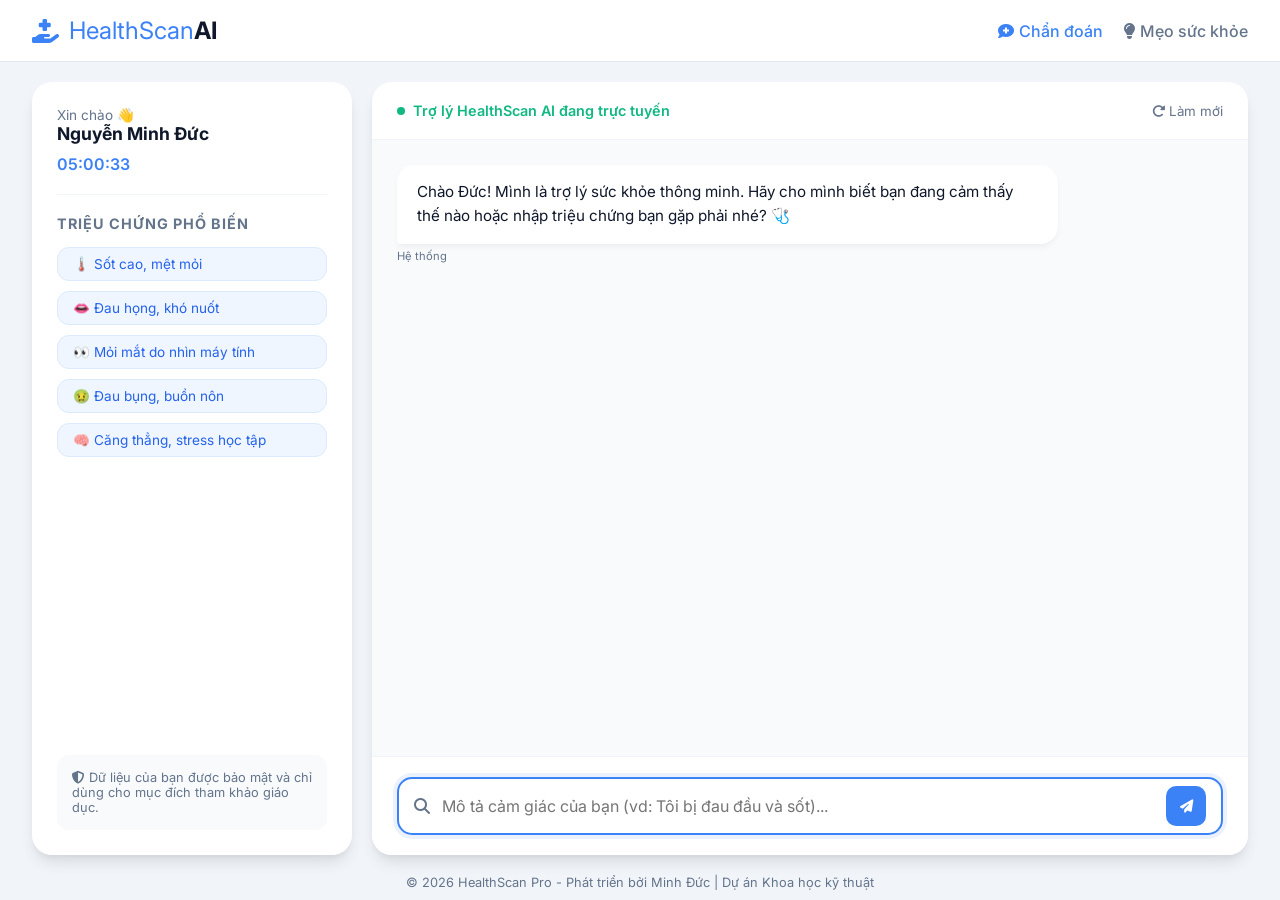
==== commit 0700ffd7: "Update index.html" ====
--- a/index.html
+++ b/index.html
@@ -303,11 +303,10 @@
             <i class="fa-solid fa-hand-holding-medical"></i>
             <span>HealthScan<b style="color:var(--text-main)">AI</b></span>
         </div>
-        <div class="nav-links">
-            <a href="index.html" class="active"><i class="fa-solid fa-comment-medical"></i> Chẩn đoán</a>
-            <a href="tips.html"><i class="fa-solid fa-lightbulb"></i> Mẹo sức khỏe</a>
-            <a href="#"><i class="fa-solid fa-circle-info"></i> Hỗ trợ</a>
-        </div>
+    <div class="nav-links">
+        <a href="index.html" class="active"><i class="fa-solid fa-comment-medical"></i> <span>Chẩn đoán</span></a>
+        <a href="tips.html"><i class="fa-solid fa-lightbulb"></i> <span>Mẹo sức khỏe</span></a>
+    </div>
     </nav>
 
     <main class="app-container">
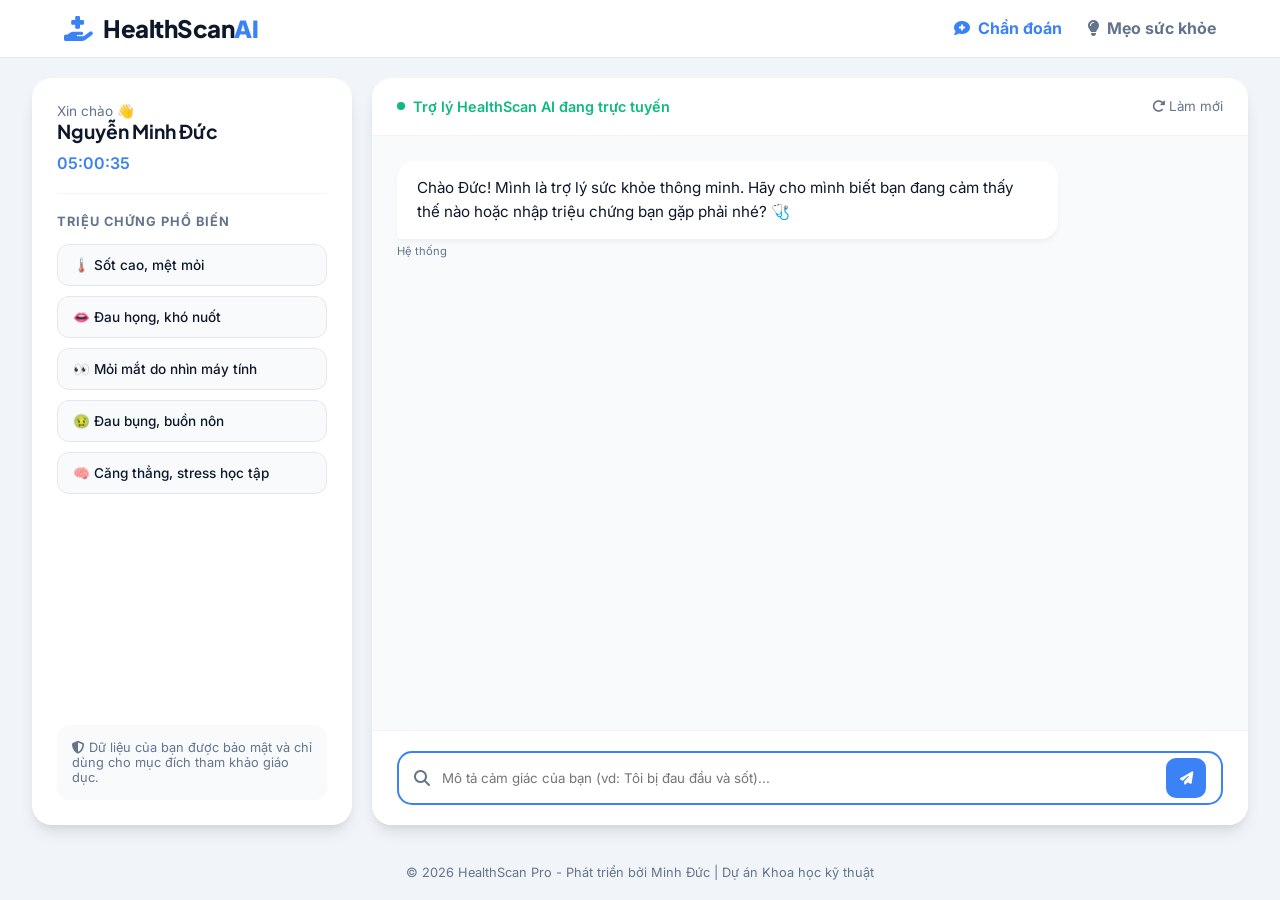
==== commit 15bd89a1: "Update index.html" ====
--- a/index.html
+++ b/index.html
@@ -5,8 +5,7 @@
     <meta name="viewport" content="width=device-width, initial-scale=1.0">
     <title>HealthScan AI | Trợ lý Sức khỏe Học đường</title>
     
-    <link href="https://fonts.googleapis.com/css2?family=Inter:wght@300;400;500;600;700&family=Plus+Jakarta+Sans:wght@700&display=swap" rel="stylesheet">
-    
+    <link href="https://fonts.googleapis.com/css2?family=Inter:wght@300;400;500;600;700&family=Plus+Jakarta+Sans:wght@700;800&display=swap" rel="stylesheet">
     <link rel="stylesheet" href="https://cdnjs.cloudflare.com/ajax/libs/font-awesome/6.4.0/css/all.min.css">
 
     <style>
@@ -16,18 +15,13 @@
             --secondary: #10b981;
             --bg-body: #f1f5f9;
             --bg-card: #ffffff;
-            --text-main: #0f172a;
+            --text-main: #0f172a; /* Màu xanh đen đậm chuẩn UI */
             --text-muted: #64748b;
             --glass: rgba(255, 255, 255, 0.8);
             --shadow: 0 10px 15px -3px rgba(0, 0, 0, 0.1), 0 4px 6px -2px rgba(0, 0, 0, 0.05);
         }
 
-        * {
-            box-sizing: border-box;
-            margin: 0;
-            padding: 0;
-            font-family: 'Inter', sans-serif;
-        }
+        * { box-sizing: border-box; margin: 0; padding: 0; font-family: 'Inter', sans-serif; }
 
         body {
             background-color: var(--bg-body);
@@ -35,42 +29,60 @@
             height: 100vh;
             display: flex;
             flex-direction: column;
-            overflow: hidden; /* Cố định màn hình, chỉ cuộn box chat */
-        }
-
-        /* --- NAVBAR --- */
+            overflow: hidden;
+        }
+
+        /* --- NAVBAR TINH CHỈNH ĐỒNG BỘ --- */
         .navbar {
             background: var(--bg-card);
-            padding: 1rem 2rem;
+            padding: 0.8rem 5%; /* Chỉnh lại padding cho khớp tips.html */
             display: flex;
             justify-content: space-between;
             align-items: center;
             border-bottom: 1px solid #e2e8f0;
             z-index: 100;
-        }
-
-        .logo {
+            position: sticky; top: 0;
+        }
+
+        .logo-container {
+            display: flex;
+            align-items: center;
+            text-decoration: none;
+            gap: 10px;
+        }
+
+        .logo-icon {
+            color: var(--primary);
+            font-size: 1.6rem;
+        }
+
+        .logo-text {
             font-family: 'Plus Jakarta Sans', sans-serif;
             font-size: 1.5rem;
-            color: var(--primary);
-            display: flex;
-            align-items: center;
-            gap: 10px;
+            color: #0f172a;
+            font-weight: 800; /* Ép độ đậm 800 cho logo */
+            letter-spacing: -0.5px;
+        }
+
+        .logo-text span { 
+            color: var(--primary); 
+            font-weight: 800;
         }
 
         .nav-links {
             display: flex;
-            gap: 20px;
+            gap: 25px;
         }
 
         .nav-links a {
             text-decoration: none;
             color: var(--text-muted);
-            font-weight: 500;
+            font-weight: 700; /* Làm chữ menu đậm hơn cho rõ */
             transition: 0.3s;
             display: flex;
             align-items: center;
-            gap: 5px;
+            gap: 8px;
+            font-size: 1rem;
         }
 
         .nav-links a:hover, .nav-links a.active {
@@ -89,7 +101,7 @@
             height: calc(100vh - 120px);
         }
 
-        /* --- SIDEBAR (Left) --- */
+        /* --- SIDEBAR --- */
         .sidebar {
             background: var(--bg-card);
             border-radius: 20px;
@@ -105,43 +117,40 @@
             border-bottom: 1px solid #f1f5f9;
         }
 
-        .user-profile h2 { font-size: 1.1rem; margin-bottom: 5px; }
+        .user-profile h2 { font-family: 'Plus Jakarta Sans'; font-size: 1.2rem; margin-bottom: 5px; }
         .user-profile p { font-size: 0.85rem; color: var(--text-muted); }
 
         .quick-actions h3 {
-            font-size: 0.9rem;
+            font-size: 0.8rem;
             text-transform: uppercase;
             letter-spacing: 1px;
             color: var(--text-muted);
             margin-bottom: 15px;
         }
 
-        .tag-cloud {
-            display: flex;
-            flex-wrap: wrap;
-            gap: 10px;
-        }
+        .tag-cloud { display: flex; flex-direction: column; gap: 10px; }
 
         .tag-btn {
-            background: #eff6ff;
-            border: 1px solid #dbeafe;
-            color: var(--primary-dark);
-            padding: 8px 15px;
+            background: #f8fafc;
+            border: 1px solid #e2e8f0;
+            color: var(--text-main);
+            padding: 12px 15px;
             border-radius: 12px;
             font-size: 0.85rem;
             cursor: pointer;
             transition: 0.2s;
-            width: 100%;
             text-align: left;
+            font-weight: 500;
         }
 
         .tag-btn:hover {
-            background: var(--primary);
-            color: white;
+            background: #eff6ff;
+            border-color: var(--primary);
+            color: var(--primary);
             transform: translateX(5px);
         }
 
-        /* --- CHAT AREA (Right) --- */
+        /* --- CHAT AREA --- */
         .chat-main {
             background: var(--bg-card);
             border-radius: 20px;
@@ -149,7 +158,6 @@
             display: flex;
             flex-direction: column;
             overflow: hidden;
-            position: relative;
         }
 
         .chat-header {
@@ -161,135 +169,47 @@
         }
 
         .status-online {
-            display: flex;
-            align-items: center;
-            gap: 8px;
-            font-size: 0.9rem;
-            color: var(--secondary);
-            font-weight: 600;
+            display: flex; align-items: center; gap: 8px;
+            font-size: 0.9rem; color: var(--secondary); font-weight: 600;
         }
 
         .status-dot {
-            width: 8px;
-            height: 8px;
-            background: var(--secondary);
-            border-radius: 50%;
-            animation: pulse 2s infinite;
-        }
-
-        /* KHUNG CHAT QUAN TRỌNG - SỬA LỖI CUỘN */
+            width: 8px; height: 8px; background: var(--secondary);
+            border-radius: 50%; animation: pulse 2s infinite;
+        }
+
         .chat-box {
-            flex: 1;
-            padding: 25px;
-            overflow-y: auto;
-            background-color: #f8fafc;
-            display: flex;
-            flex-direction: column;
-            gap: 20px;
-            scroll-behavior: smooth;
-        }
-
-        .chat-box::-webkit-scrollbar { width: 6px; }
-        .chat-box::-webkit-scrollbar-thumb { background: #cbd5e1; border-radius: 10px; }
-
-        /* BONG BÓNG CHAT */
-        .message-wrapper {
-            display: flex;
-            flex-direction: column;
-            max-width: 80%;
-            animation: fadeIn 0.3s ease;
-        }
-
+            flex: 1; padding: 25px; overflow-y: auto;
+            background-color: #f8fafc; display: flex;
+            flex-direction: column; gap: 20px; scroll-behavior: smooth;
+        }
+
+        .message-wrapper { display: flex; flex-direction: column; max-width: 80%; animation: fadeIn 0.3s ease; }
         .ai-wrapper { align-self: flex-start; }
         .user-wrapper { align-self: flex-end; }
 
-        .message {
-            padding: 15px 20px;
-            border-radius: 18px;
-            font-size: 0.95rem;
-            line-height: 1.6;
-            position: relative;
-        }
-
-        .ai-message {
-            background: white;
-            color: var(--text-main);
-            border-bottom-left-radius: 4px;
-            box-shadow: 0 4px 6px -1px rgba(0,0,0,0.05);
-        }
-
-        .user-message {
-            background: var(--primary);
-            color: white;
-            border-bottom-right-radius: 4px;
-        }
-
-        .msg-time {
-            font-size: 0.7rem;
-            color: var(--text-muted);
-            margin-top: 5px;
-        }
-
-        /* INPUT AREA */
-        .input-container {
-            padding: 20px 25px;
-            background: white;
-            border-top: 1px solid #f1f5f9;
-        }
-
+        .message { padding: 15px 20px; border-radius: 18px; font-size: 0.95rem; line-height: 1.6; }
+        .ai-message { background: white; color: var(--text-main); border-bottom-left-radius: 4px; box-shadow: 0 4px 6px -1px rgba(0,0,0,0.05); }
+        .user-message { background: var(--primary); color: white; border-bottom-right-radius: 4px; }
+
+        .msg-time { font-size: 0.7rem; color: var(--text-muted); margin-top: 5px; }
+
+        .input-container { padding: 20px 25px; background: white; border-top: 1px solid #f1f5f9; }
         .input-wrapper {
-            background: #f1f5f9;
-            border-radius: 15px;
-            display: flex;
-            align-items: center;
-            padding: 5px 15px;
-            transition: 0.3s;
-            border: 2px solid transparent;
-        }
-
-        .input-wrapper:focus-within {
-            background: white;
-            border-color: var(--primary);
-            box-shadow: 0 0 0 4px rgba(59, 130, 246, 0.1);
-        }
-
-        .input-wrapper input {
-            flex: 1;
-            background: transparent;
-            border: none;
-            padding: 12px;
-            outline: none;
-            font-size: 1rem;
-        }
+            background: #f1f5f9; border-radius: 15px; display: flex;
+            align-items: center; padding: 5px 15px; border: 2px solid transparent; transition: 0.3s;
+        }
+        .input-wrapper:focus-within { background: white; border-color: var(--primary); }
+        .input-wrapper input { flex: 1; background: transparent; border: none; padding: 12px; outline: none; }
 
         .send-btn {
-            background: var(--primary);
-            color: white;
-            border: none;
-            width: 40px;
-            height: 40px;
-            border-radius: 10px;
-            cursor: pointer;
-            transition: 0.3s;
-        }
-
-        .send-btn:hover { background: var(--primary-dark); transform: scale(1.05); }
-
-        /* DISEASE CARD TRONG KẾT QUẢ */
-        .disease-card {
-            background: #ffffff;
-            border: 1px solid #e2e8f0;
-            border-radius: 12px;
-            padding: 15px;
-            margin-top: 10px;
-            border-left: 5px solid var(--primary);
-        }
-
-        /* KEYFRAMES */
+            background: var(--primary); color: white; border: none;
+            width: 40px; height: 40px; border-radius: 10px; cursor: pointer;
+        }
+
         @keyframes pulse { 0% { opacity: 1; } 50% { opacity: 0.4; } 100% { opacity: 1; } }
         @keyframes fadeIn { from { opacity: 0; transform: translateY(10px); } to { opacity: 1; transform: translateY(0); } }
 
-        /* RESPONSIVE */
         @media (max-width: 900px) {
             .app-container { grid-template-columns: 1fr; }
             .sidebar { display: none; }
@@ -299,18 +219,18 @@
 <body>
 
     <nav class="navbar">
-        <div class="logo">
-            <i class="fa-solid fa-hand-holding-medical"></i>
-            <span>HealthScan<b style="color:var(--text-main)">AI</b></span>
-        </div>
-    <div class="nav-links">
-        <a href="index.html" class="active"><i class="fa-solid fa-comment-medical"></i> <span>Chẩn đoán</span></a>
-        <a href="tips.html"><i class="fa-solid fa-lightbulb"></i> <span>Mẹo sức khỏe</span></a>
-    </div>
+        <a href="index.html" class="logo-container">
+            <i class="fa-solid fa-hand-holding-medical logo-icon"></i>
+            <span class="logo-text">HealthScan<span>AI</span></span>
+        </a>
+        
+        <div class="nav-links">
+            <a href="index.html" class="active"><i class="fa-solid fa-comment-medical"></i> <span>Chẩn đoán</span></a>
+            <a href="tips.html"><i class="fa-solid fa-lightbulb"></i> <span>Mẹo sức khỏe</span></a>
+            </div>
     </nav>
 
     <main class="app-container">
-        
         <aside class="sidebar">
             <div class="user-profile">
                 <p>Xin chào 👋</p>
@@ -364,16 +284,14 @@
                 </div>
             </div>
         </section>
-
     </main>
 
-    <footer style="text-align: center; font-size: 0.8rem; color: var(--text-muted); padding-bottom: 10px;">
+    <footer style="text-align: center; font-size: 0.8rem; color: var(--text-muted); padding: 20px 0;">
         &copy; 2026 HealthScan Pro - Phát triển bởi Minh Đức | Dự án Khoa học kỹ thuật
     </footer>
 
     <script src="script.js"></script>
     <script>
-        // Cập nhật giờ thời gian thực
         function updateTime() {
             const now = new Date();
             document.getElementById("realTime").innerText = now.toLocaleTimeString('vi-VN');
@@ -381,10 +299,10 @@
         setInterval(updateTime, 1000);
         updateTime();
 
-        // Xử lý nút Enter
         document.getElementById("symptomInput").addEventListener("keydown", function(e) {
             if(e.key === "Enter") {
-                checkSymptoms();
+                // Giả sử hàm checkSymptoms() nằm trong script.js
+                if(typeof checkSymptoms === 'function') checkSymptoms();
             }
         });
     </script>
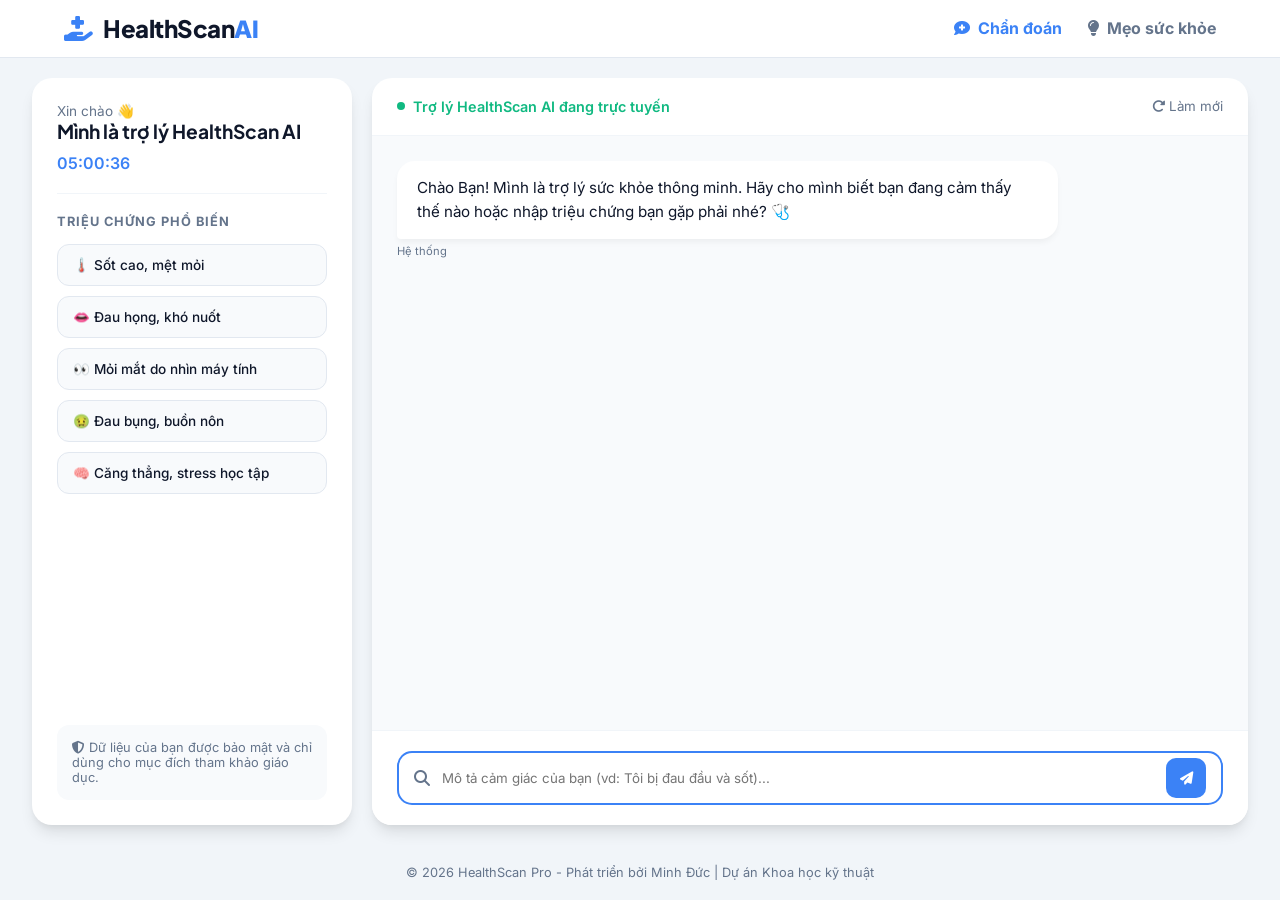
==== commit 0a41ef32: "Update index.html" ====
--- a/index.html
+++ b/index.html
@@ -234,7 +234,7 @@
         <aside class="sidebar">
             <div class="user-profile">
                 <p>Xin chào 👋</p>
-                <h2>Nguyễn Minh Đức</h2>
+                <h2>Mình là trợ lý HealthScan AI</h2>
                 <div id="realTime" style="font-weight: 600; color: var(--primary); margin-top: 10px;">00:00:00</div>
             </div>
 
@@ -268,7 +268,7 @@
             <div id="chatBox" class="chat-box">
                 <div class="message-wrapper ai-wrapper">
                     <div class="message ai-message">
-                        Chào Đức! Mình là trợ lý sức khỏe thông minh. Hãy cho mình biết bạn đang cảm thấy thế nào hoặc nhập triệu chứng bạn gặp phải nhé? 🩺
+                        Chào Bạn! Mình là trợ lý sức khỏe thông minh. Hãy cho mình biết bạn đang cảm thấy thế nào hoặc nhập triệu chứng bạn gặp phải nhé? 🩺
                     </div>
                     <span class="msg-time">Hệ thống</span>
                 </div>
